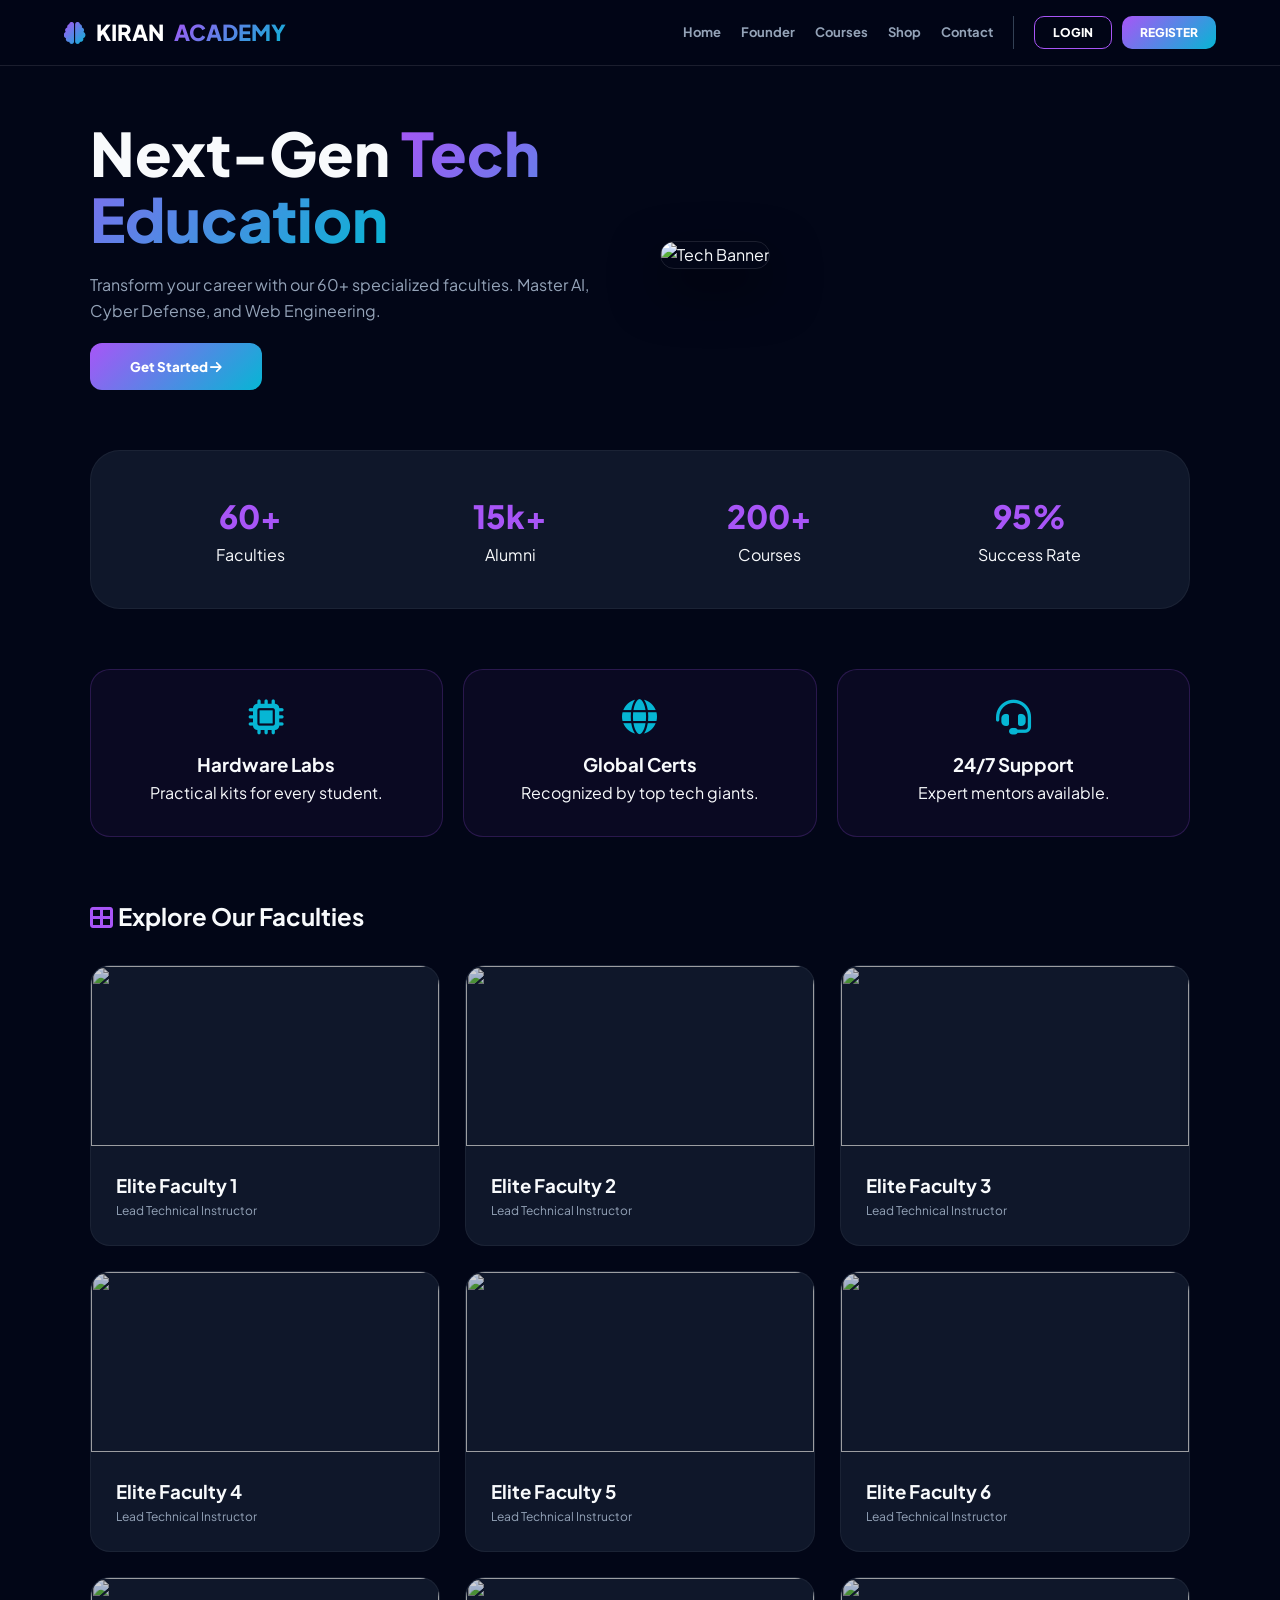
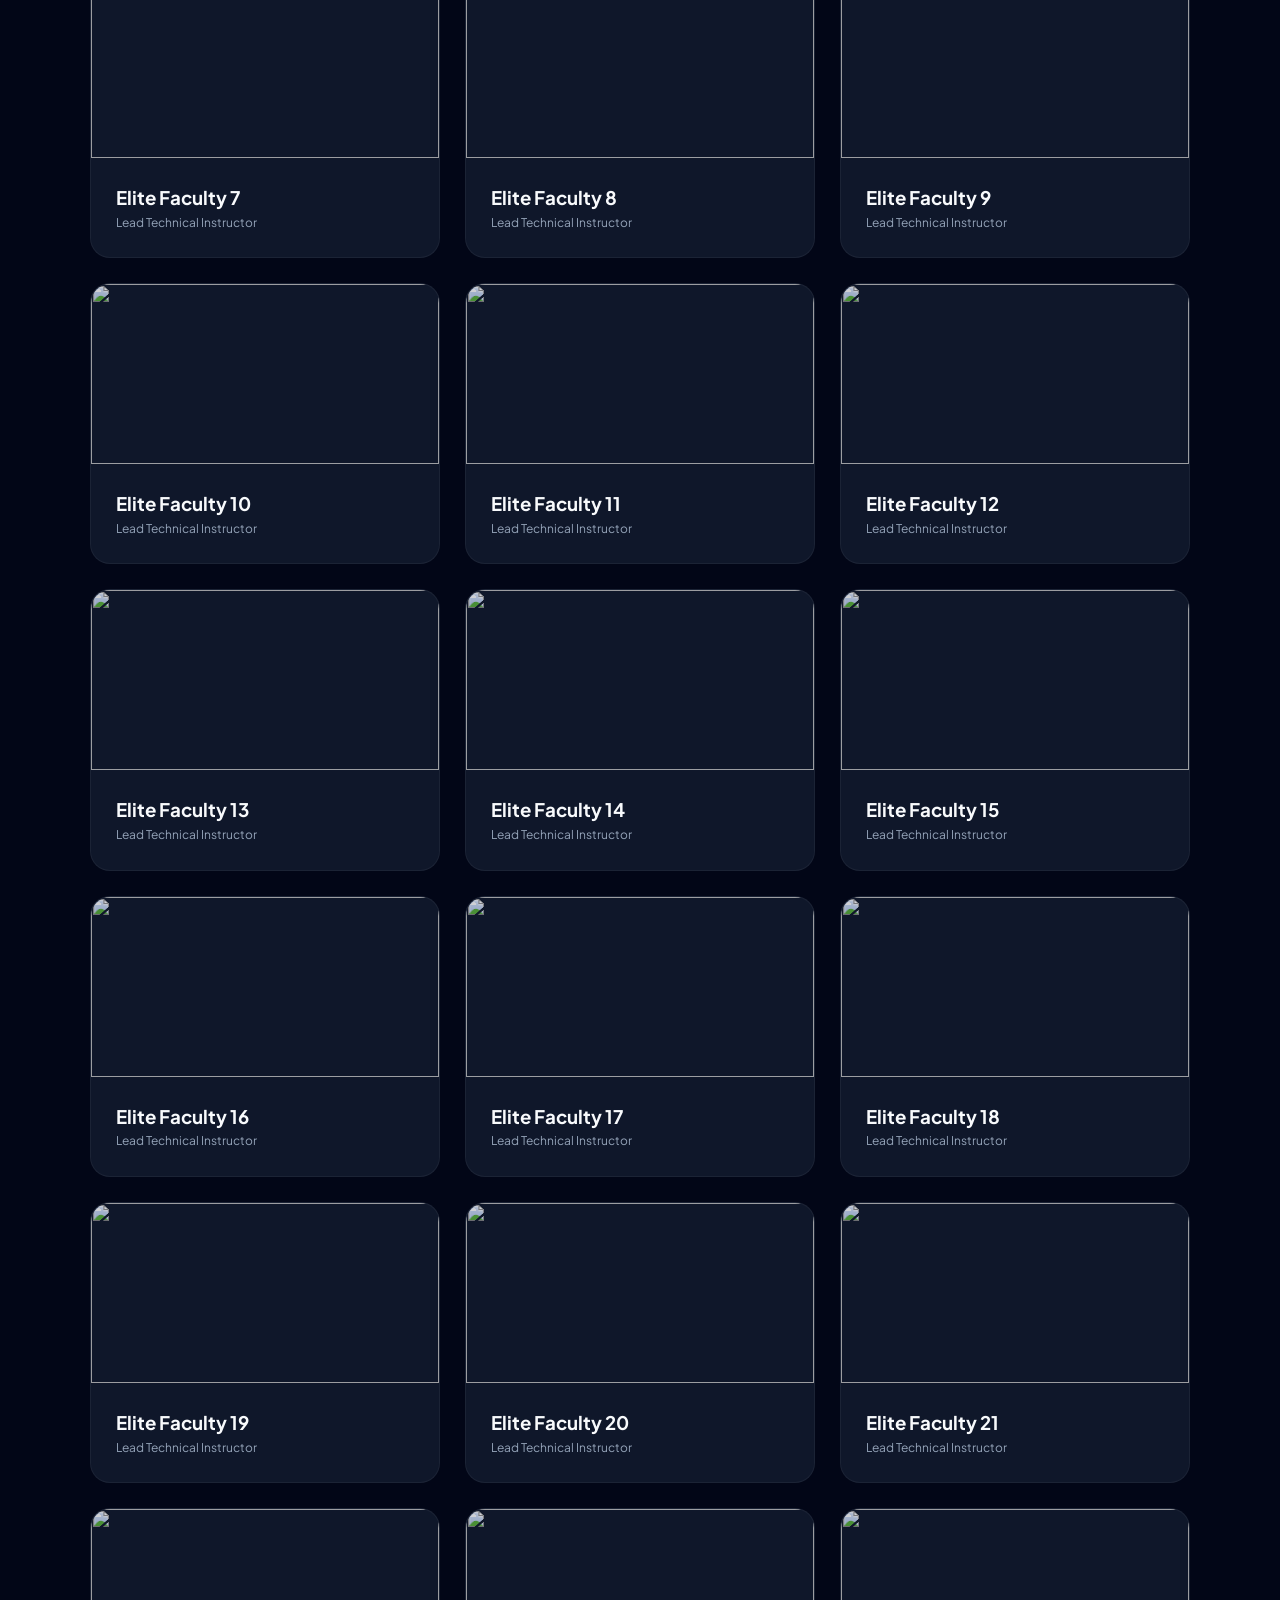
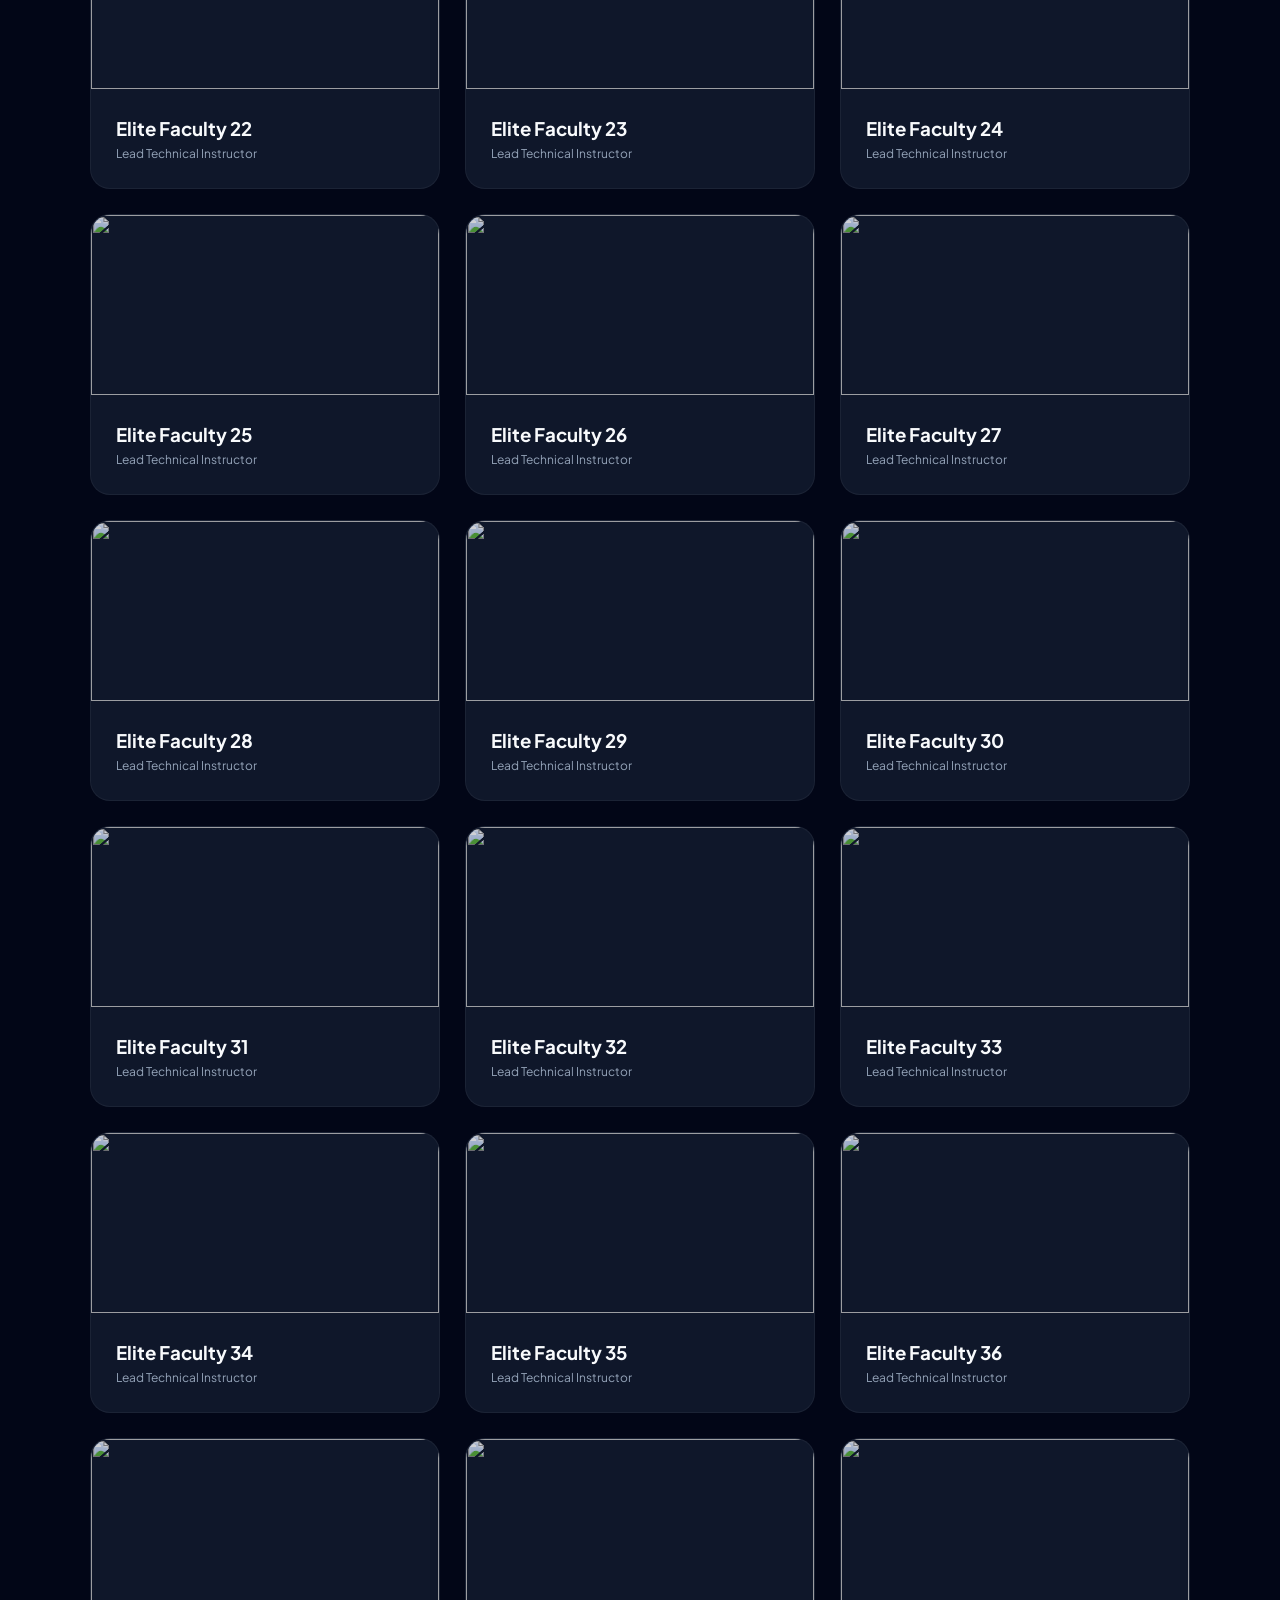
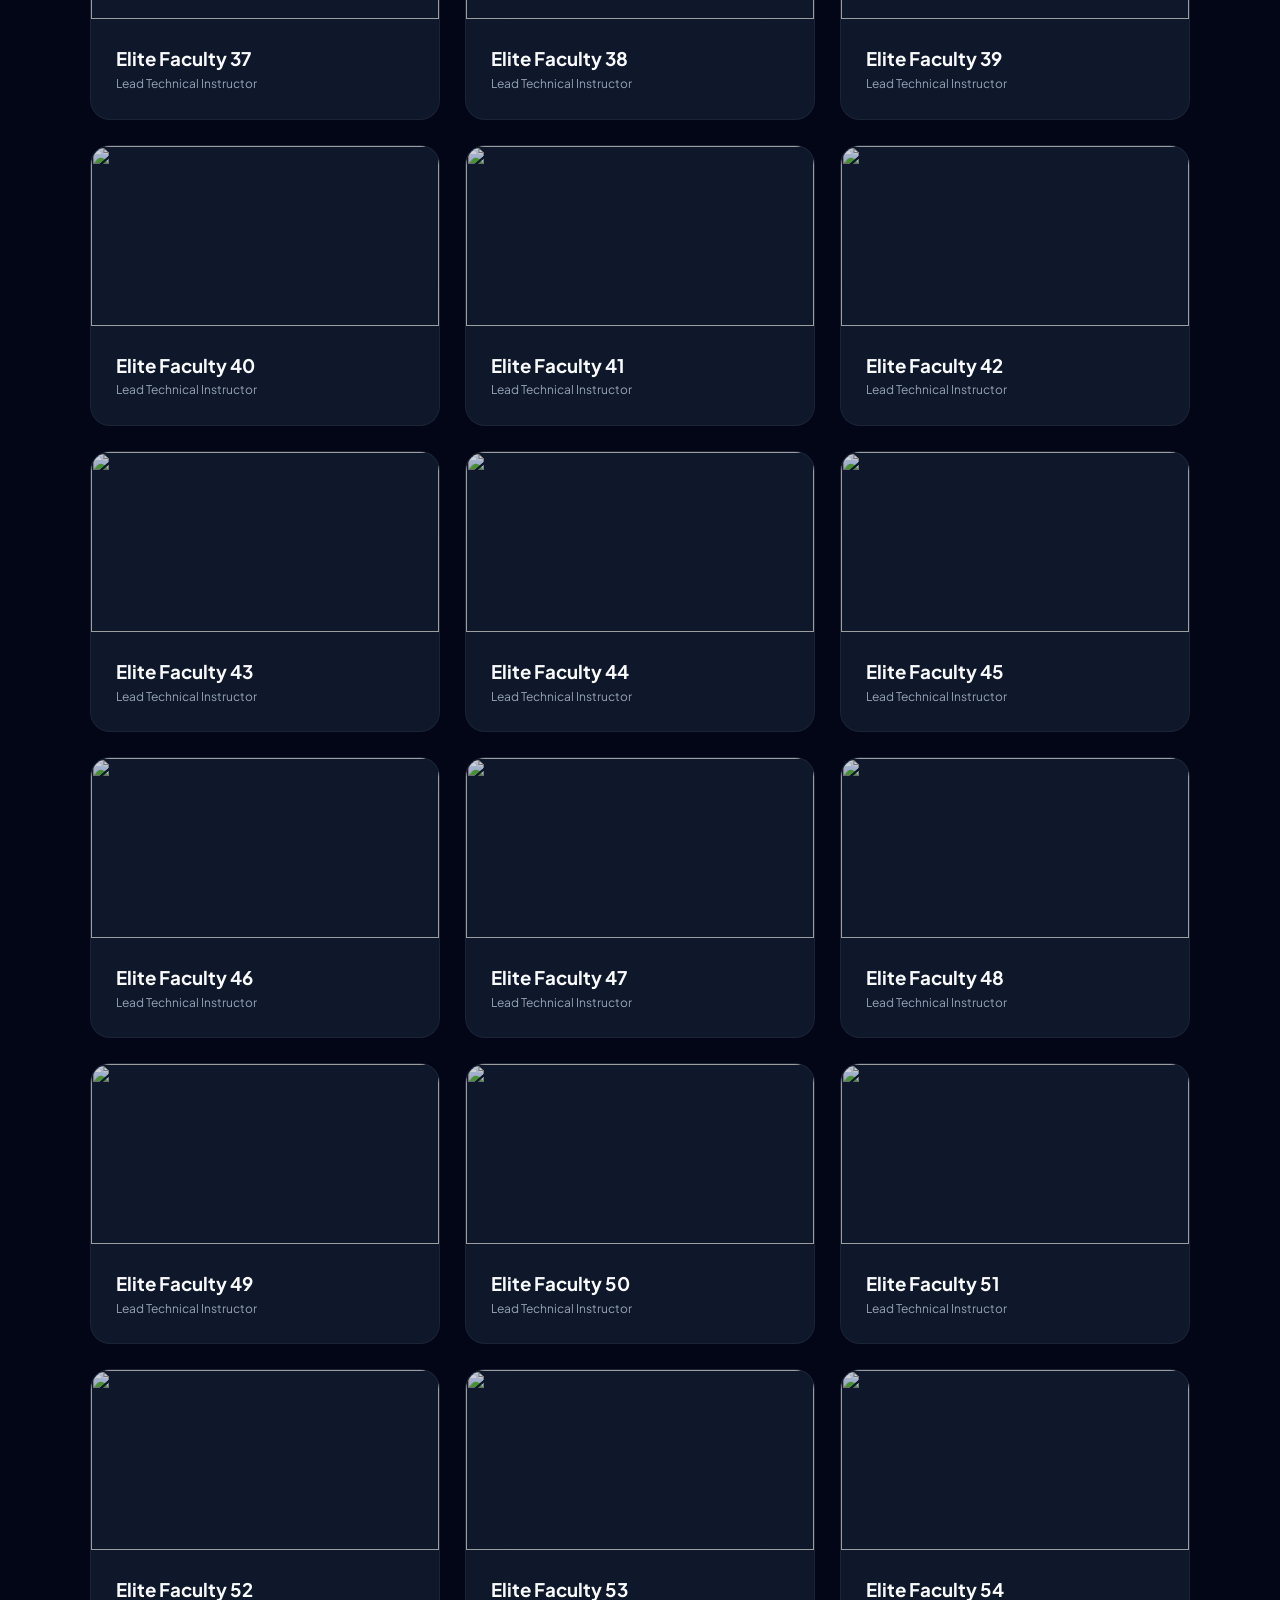
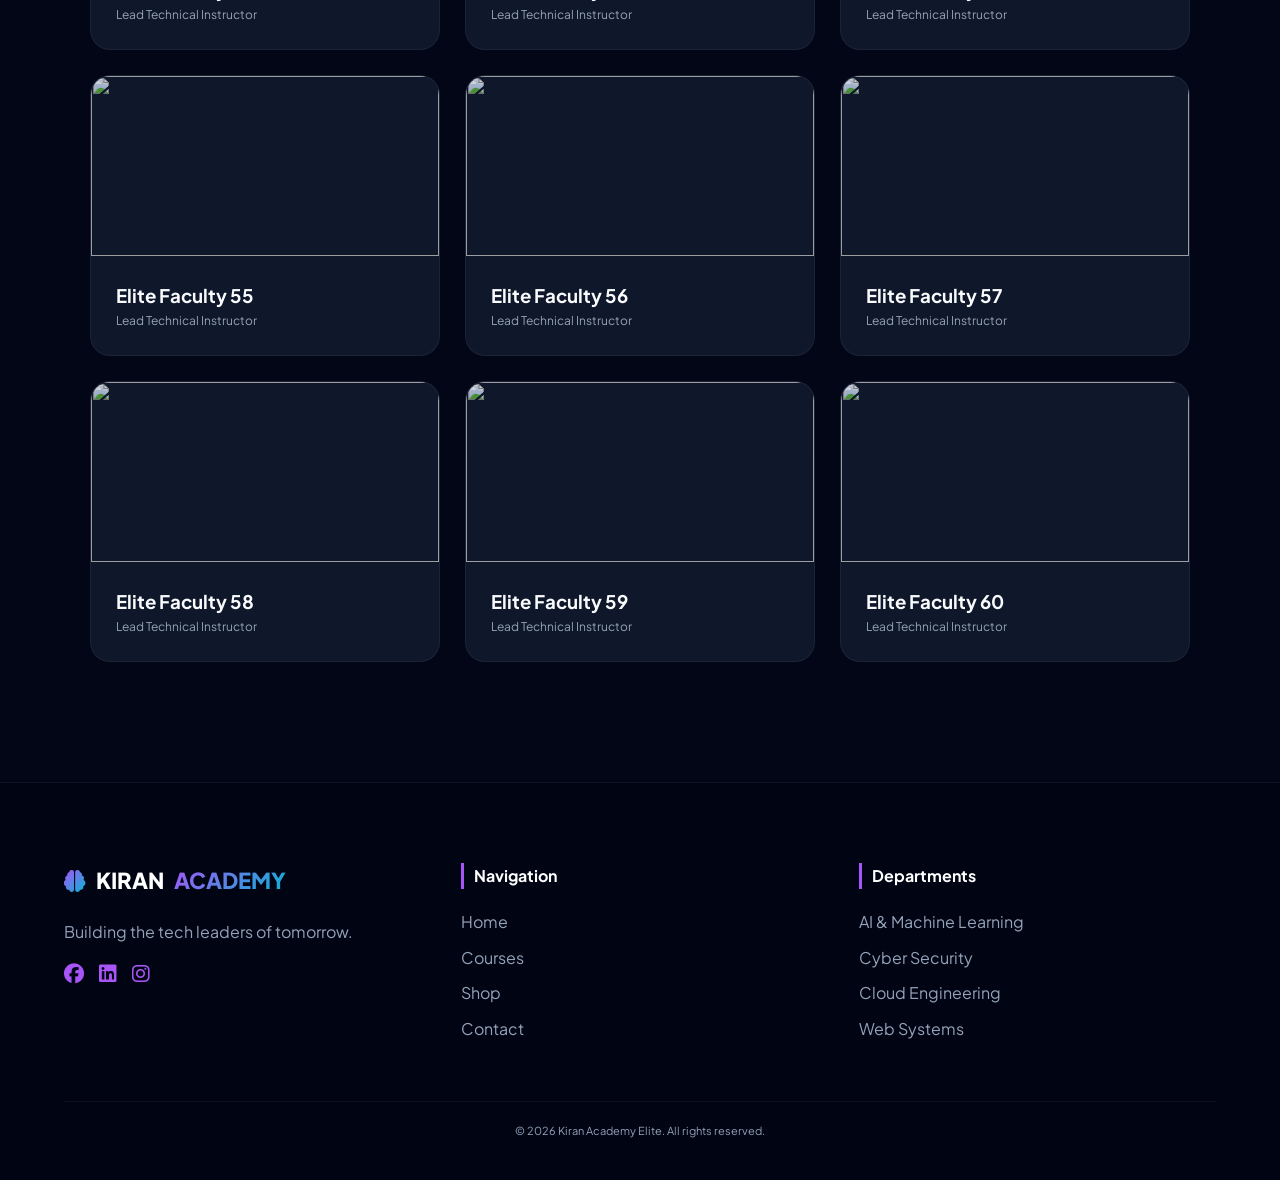
==== index.html @ 8cb3c08b "Add files via upload" ====
<!DOCTYPE html>
<html lang="en">

<head>
    <meta charset="UTF-8">
    <meta name="viewport" content="width=device-width, initial-scale=1.0">
    <title>Kiran Academy | The Elite Tech Hub</title>
    
    <link rel="stylesheet" href="https://cdnjs.cloudflare.com/ajax/libs/font-awesome/6.4.0/css/all.min.css">
    <link href="https://fonts.googleapis.com/css2?family=Plus+Jakarta+Sans:wght@300;400;600;800&display=swap" rel="stylesheet">
    
    <style>
        :root {
            --primary: #a855f7;
            --accent: #06b6d4;
            --bg: #020617;
            --surface: #0f172a;
            --text: #f8fafc;
            --text-dim: #94a3b8;
            --grad: linear-gradient(135deg, #a855f7 0%, #06b6d4 100%);
            --transition: 0.3s cubic-bezier(0.4, 0, 0.2, 1);
        }

        /* --- BASIC RESET --- */
        * { margin: 0; padding: 0; box-sizing: border-box; font-family: 'Plus Jakarta Sans', sans-serif; text-decoration: none; list-style: none; }
        body { background: var(--bg); color: var(--text); line-height: 1.6; overflow-x: hidden; }

        /* --- NAVIGATION --- */
        nav {
            position: fixed; top: 0; width: 100%; z-index: 1000;
            background: rgba(2, 6, 23, 0.95); backdrop-filter: blur(15px);
            padding: 15px 5%; display: flex; justify-content: space-between; align-items: center;
            border-bottom: 1px solid rgba(255, 255, 255, 0.1);
        }
        .logo { font-size: 22px; font-weight: 800; color: white; cursor: pointer; display: flex; align-items: center; gap: 10px; }
        .logo i { background: var(--grad); -webkit-background-clip: text; -webkit-text-fill-color: transparent; }
        .logo span { background: var(--grad); -webkit-background-clip: text; -webkit-text-fill-color: transparent; }

        .nav-links { display: flex; gap: 20px; align-items: center; }
        .nav-links a { color: var(--text-dim); font-size: 13px; font-weight: 700; cursor: pointer; transition: var(--transition); }
        .nav-links a:hover { color: var(--primary); }

        .nav-auth { display: flex; gap: 10px; padding-left: 20px; border-left: 1px solid #334155; }
        .btn-nav { padding: 8px 18px; border-radius: 10px; font-size: 12px; font-weight: 800; cursor: pointer; border: none; transition: 0.3s; }
        .btn-login { background: transparent; color: white; border: 1px solid var(--primary); }
        .btn-reg { background: var(--grad); color: white; }

        .menu-toggle { display: none; color: white; font-size: 20px; cursor: pointer; }

        /* --- PAGE SYSTEM --- */
        .page { display: none; padding: 120px 7% 60px; min-height: 100vh; animation: fadeIn 0.5s ease; }
        .page.active { display: block; }
        @keyframes fadeIn { from { opacity: 0; transform: translateY(15px); } to { opacity: 1; transform: translateY(0); } }

        /* --- HERO & STATS --- */
        .hero-split { display: grid; grid-template-columns: repeat(auto-fit, minmax(320px, 1fr)); gap: 40px; align-items: center; margin-bottom: 60px; }
        .hero-text h1 { font-size: clamp(35px, 6vw, 60px); font-weight: 800; line-height: 1.1; }
        .hero-text span { background: var(--grad); -webkit-background-clip: text; -webkit-text-fill-color: transparent; }
        .hero-img img { width: 100%; border-radius: 30px; border: 1px solid rgba(255, 255, 255, 0.1); box-shadow: 0 20px 50px rgba(0, 0, 0, 0.5); }

        .stats-grid { display: grid; grid-template-columns: repeat(auto-fit, minmax(150px, 1fr)); background: var(--surface); padding: 40px; border-radius: 30px; margin: 40px 0; border: 1px solid rgba(255, 255, 255, 0.05); gap: 20px; text-align: center; }
        .stat-item h2, .stat-item h3 { font-size: 32px; color: var(--primary); font-weight: 800; }

        /* --- COMPONENT CARDS --- */
        .grid-60 { display: grid; grid-template-columns: repeat(auto-fill, minmax(280px, 1fr)); gap: 25px; margin-top: 30px; }
        .premium-card { background: var(--surface); border-radius: 20px; overflow: hidden; border: 1px solid rgba(255, 255, 255, 0.05); transition: 0.4s; cursor: pointer; }
        .premium-card:hover { transform: translateY(-10px); border-color: var(--primary); box-shadow: 0 15px 30px rgba(0,0,0,0.4); }
        .card-img { height: 180px; }
        .card-img img { width: 100%; height: 100%; object-fit: cover; opacity: 0.8; }
        .card-body { padding: 25px; }

        /* --- FEATURE BOXES --- */
        .feature-box { display: grid; grid-template-columns: repeat(auto-fit, minmax(250px, 1fr)); gap: 20px; margin: 60px 0; }
        .feat-item { padding: 30px; background: rgba(168, 85, 247, 0.05); border-radius: 20px; border: 1px solid rgba(168, 85, 247, 0.2); text-align: center; transition: 0.3s; }
        .feat-item:hover { background: rgba(168, 85, 247, 0.1); }
        .feat-item i { font-size: 35px; color: var(--accent); margin-bottom: 15px; }

        /* --- FORMS --- */
        .form-card { max-width: 500px; margin: 0 auto; background: var(--surface); padding: 40px; border-radius: 30px; border: 1px solid rgba(255, 255, 255, 0.1); }
        input, textarea { width: 100%; padding: 15px; margin-bottom: 15px; background: #010413; border: 1px solid #334155; border-radius: 12px; color: white; outline: none; }
        .btn-submit { width: 100%; padding: 15px; background: var(--grad); border: none; border-radius: 12px; color: white; font-weight: 800; cursor: pointer; transition: 0.3s; }
        .btn-submit:hover { opacity: 0.9; transform: scale(1.02); }

        /* --- FOOTER --- */
        footer { padding: 80px 5% 40px; background: #010413; border-top: 1px solid rgba(255, 255, 255, 0.05); margin-top: 60px; }
        .footer-grid { display: grid; grid-template-columns: repeat(auto-fit, minmax(200px, 1fr)); gap: 40px; }
        .footer-col h4 { margin-bottom: 20px; color: white; border-left: 3px solid var(--primary); padding-left: 10px; }
        .footer-col li { margin-bottom: 10px; color: var(--text-dim); cursor: pointer; transition: 0.3s; }
        .footer-col li:hover { color: var(--primary); transform: translateX(5px); }

        /* --- MOBILE RESPONSIVE --- */
        @media (max-width: 992px) {
            .menu-toggle { display: block; }
            .nav-links { position: fixed; top: 70px; right: -100%; width: 100%; height: auto; background: var(--surface); flex-direction: column; padding: 30px; transition: 0.4s; border-bottom: 1px solid var(--primary); }
            .nav-links.active { right: 0; }
            .nav-auth { border: none; padding: 0; margin-top: 10px; }
        }
    </style>
</head>

<body>

    <nav>
        <div class="logo" onclick="showPage('home')">
            <i class="fas fa-brain"></i> KIRAN <span>ACADEMY</span>
        </div>
        <div class="menu-toggle" onclick="toggleMenu()"><i class="fas fa-bars"></i></div>
        <div class="nav-links" id="navMenu">
            <a onclick="showPage('home')">Home</a>
            <a onclick="showPage('about')">Founder</a>
            <a onclick="showPage('courses')">Courses</a>
            <a onclick="showPage('shop')">Shop</a>
            <a onclick="showPage('contact')">Contact</a>
            <div class="nav-auth">
                <button class="btn-nav btn-login" onclick="showPage('login')">LOGIN</button>
                <button class="btn-nav btn-reg" onclick="showPage('register')">REGISTER</button>
            </div>
        </div>
    </nav>

    <div id="home" class="page active">
        <section class="hero-split">
            <div class="hero-text">
                <h1>Next-Gen <span>Tech Education</span></h1>
                <p style="color:var(--text-dim); margin:20px 0;">Transform your career with our 60+ specialized faculties. Master AI, Cyber Defense, and Web Engineering.</p>
                <button class="btn-submit" style="width:auto; padding:15px 40px;" onclick="showPage('courses')">Get Started <i class="fas fa-arrow-right"></i></button>
            </div>
            <div class="hero-img">
                <img src="https://images.unsplash.com/photo-1550751827-4bd374c3f58b?w=800" alt="Tech Banner">
            </div>
        </section>

        <section class="stats-grid">
            <div class="stat-item"><h3>60+</h3><p>Faculties</p></div>
            <div class="stat-item"><h3>15k+</h3><p>Alumni</p></div>
            <div class="stat-item"><h3>200+</h3><p>Courses</p></div>
            <div class="stat-item"><h3>95%</h3><p>Success Rate</p></div>
        </section>

        <section class="feature-box">
            <div class="feat-item"><i class="fas fa-microchip"></i><h3>Hardware Labs</h3><p>Practical kits for every student.</p></div>
            <div class="feat-item"><i class="fas fa-globe"></i><h3>Global Certs</h3><p>Recognized by top tech giants.</p></div>
            <div class="feat-item"><i class="fas fa-headset"></i><h3>24/7 Support</h3><p>Expert mentors available.</p></div>
        </section>

        <h2><i class="fas fa-th-large" style="color:var(--primary)"></i> Explore Our Faculties</h2>
        <div class="grid-60" id="facultyGrid"></div>
    </div>

    <div id="courses" class="page">
        <h1 style="margin-bottom:40px;"><i class="fas fa-graduation-cap"></i> Elite <span>Certifications</span></h1>
        <div class="grid-60" id="courseGrid"></div>
    </div>

    <div id="shop" class="page">
        <h1 style="margin-bottom:40px;"><i class="fas fa-shopping-bag"></i> Premium <span>Shop</span></h1>
        <div class="grid-60" id="shopGrid"></div>
    </div>

    <div id="about" class="page">
        <div class="hero-split">
            <div class="hero-img"><img src="https://images.unsplash.com/photo-1573496359142-b8d87734a5a2?w=800"></div>
            <div class="hero-text">
                <h1>Founder <span>Kiran Shahzadi</span></h1>
                <p style="color:var(--text-dim); margin-top:20px;">Dedicated to creating Pakistan's largest technical community with a focus on real-world industrial skills and research-based learning.</p>
            </div>
        </div>
    </div>

    <div id="contact" class="page">
        <div class="form-card">
            <h2><i class="fas fa-paper-plane"></i> Message Us</h2>
            <input type="text" placeholder="Full Name">
            <input type="email" placeholder="Email Address">
            <textarea placeholder="Tell us how we can help..." rows="5"></textarea>
            <button class="btn-submit">Send Inquiry</button>
        </div>
    </div>

    <div id="checkout" class="page">
        <div class="form-card">
            <h2><i class="fas fa-credit-card"></i> Secure Checkout</h2>
            <p style="margin: 15px 0; color:var(--text-dim);">Selected: <span id="itemName" style="color:var(--accent); font-weight:800;">-</span></p>
            <input type="text" placeholder="Card Holder Name">
            <input type="text" placeholder="Card Number">
            <button class="btn-submit" onclick="alert('Transaction Successful!')">Pay & Enroll</button>
        </div>
    </div>

    <div id="login" class="page">
        <div class="form-card"><h2>Sign In</h2><input type="text" placeholder="Email"><input type="password" placeholder="Password"><button class="btn-submit">Login</button></div>
    </div>
    <div id="register" class="page">
        <div class="form-card"><h2>Register</h2><input type="text" placeholder="Name"><input type="email" placeholder="Email"><button class="btn-submit">Create Account</button></div>
    </div>

    <footer>
        <div class="footer-grid">
            <div class="footer-col">
                <div class="logo"><i class="fas fa-brain"></i> KIRAN <span>ACADEMY</span></div>
                <p style="margin-top:20px; color:var(--text-dim);">Building the tech leaders of tomorrow.</p>
                <div style="display:flex; gap:15px; margin-top:20px; font-size:20px; color:var(--primary);">
                    <i class="fab fa-facebook"></i><i class="fab fa-linkedin"></i><i class="fab fa-instagram"></i>
                </div>
            </div>
            <div class="footer-col">
                <h4>Navigation</h4>
                <li onclick="showPage('home')">Home</li>
                <li onclick="showPage('courses')">Courses</li>
                <li onclick="showPage('shop')">Shop</li>
                <li onclick="showPage('contact')">Contact</li>
            </div>
            <div class="footer-col">
                <h4>Departments</h4>
                <li>AI & Machine Learning</li>
                <li>Cyber Security</li>
                <li>Cloud Engineering</li>
                <li>Web Systems</li>
            </div>
        </div>
        <div style="text-align:center; margin-top:50px; color:var(--text-dim); font-size:11px; border-top:1px solid rgba(255,255,255,0.05); padding-top:20px;">
            &copy; 2026 Kiran Academy Elite. All rights reserved.
        </div>
    </footer>

    <script>
        // Toggle Mobile Menu
        function toggleMenu() {
            document.getElementById('navMenu').classList.toggle('active');
        }

        // Page Switching Logic
        function showPage(id) {
            document.querySelectorAll('.page').forEach(p => p.classList.remove('active'));
            document.getElementById(id).classList.add('active');
            document.getElementById('navMenu').classList.remove('active');
            window.scrollTo(0, 0);
        }

        // Checkout Logic
        function startCheckout(name) {
            document.getElementById('itemName').innerText = name;
            showPage('checkout');
        }

        // Dynamic Card Generation
        const techPics = [
            "https://images.unsplash.com/photo-1550751827-4bd374c3f58b?w=400",
            "https://images.unsplash.com/photo-1498050108023-c5249f4df085?w=400",
            "https://images.unsplash.com/photo-1677442136019-21780ecad995?w=400"
        ];

        // 60 Faculties
        const fGrid = document.getElementById('facultyGrid');
        for (let i = 1; i <= 60; i++) {
            fGrid.innerHTML += `
                <div class="premium-card" onclick="showPage('courses')">
                    <div class="card-img"><img src="${techPics[i % 3]}"></div>
                    <div class="card-body">
                        <h3>Elite Faculty ${i}</h3>
                        <p style="color:var(--text-dim); font-size:12px;">Lead Technical Instructor</p>
                    </div>
                </div>`;
        }

        // 8 Courses & Shop Items
        const cGrid = document.getElementById('courseGrid');
        const sGrid = document.getElementById('shopGrid');
        for (let i = 1; i <= 8; i++) {
            cGrid.innerHTML += `
                <div class="premium-card" onclick="startCheckout('Certification ${i}')">
                    <div class="card-body">
                        <h3>Master Track ${i}</h3>
                        <p style="color:var(--accent); font-weight:bold; margin:10px 0;">$49.00</p>
                        <button class="btn-submit" style="padding:8px; font-size:11px;">ENROLL NOW</button>
                    </div>
                </div>`;
            sGrid.innerHTML += `
                <div class="premium-card" onclick="startCheckout('Hardware Kit ${i}')">
                    <div class="card-body">
                        <h3>Tech Kit ${i}</h3>
                        <p style="color:var(--accent); font-weight:bold; margin:10px 0;">$99.00</p>
                        <button class="btn-submit" style="padding:8px; font-size:11px;">BUY NOW</button>
                    </div>
                </div>`;
        }
    </script>
</body>
</html>
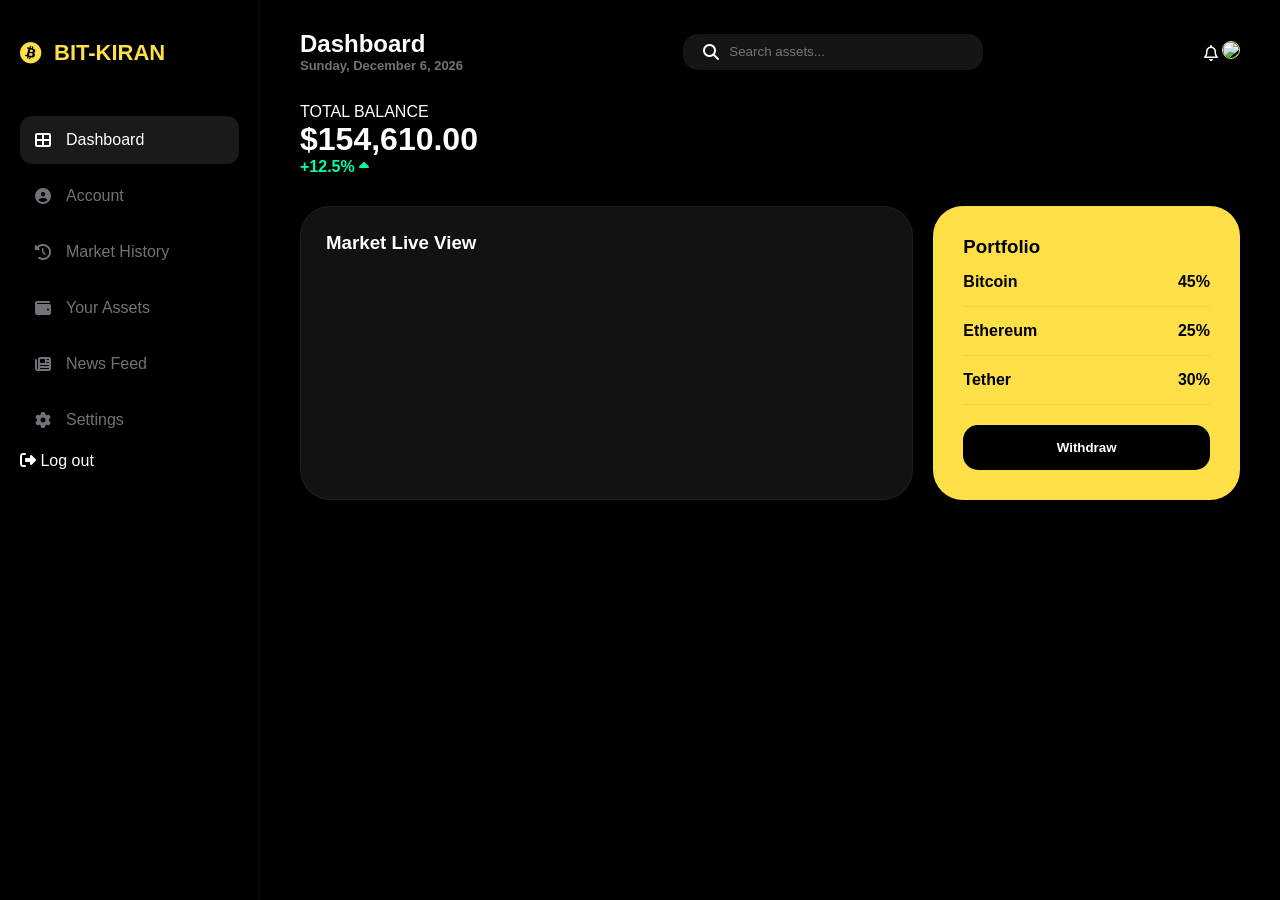
==== commit 6d1ce297: "Add files via upload" ====
--- a/index.html
+++ b/index.html
@@ -1,289 +1,108 @@
 <!DOCTYPE html>
 <html lang="en">
-
 <head>
     <meta charset="UTF-8">
     <meta name="viewport" content="width=device-width, initial-scale=1.0">
-    <title>Kiran Academy | The Elite Tech Hub</title>
-    
+    <title>Kiran Shahzadi | BitDash Elite</title>
     <link rel="stylesheet" href="https://cdnjs.cloudflare.com/ajax/libs/font-awesome/6.4.0/css/all.min.css">
-    <link href="https://fonts.googleapis.com/css2?family=Plus+Jakarta+Sans:wght@300;400;600;800&display=swap" rel="stylesheet">
-    
-    <style>
-        :root {
-            --primary: #a855f7;
-            --accent: #06b6d4;
-            --bg: #020617;
-            --surface: #0f172a;
-            --text: #f8fafc;
-            --text-dim: #94a3b8;
-            --grad: linear-gradient(135deg, #a855f7 0%, #06b6d4 100%);
-            --transition: 0.3s cubic-bezier(0.4, 0, 0.2, 1);
-        }
-
-        /* --- BASIC RESET --- */
-        * { margin: 0; padding: 0; box-sizing: border-box; font-family: 'Plus Jakarta Sans', sans-serif; text-decoration: none; list-style: none; }
-        body { background: var(--bg); color: var(--text); line-height: 1.6; overflow-x: hidden; }
-
-        /* --- NAVIGATION --- */
-        nav {
-            position: fixed; top: 0; width: 100%; z-index: 1000;
-            background: rgba(2, 6, 23, 0.95); backdrop-filter: blur(15px);
-            padding: 15px 5%; display: flex; justify-content: space-between; align-items: center;
-            border-bottom: 1px solid rgba(255, 255, 255, 0.1);
-        }
-        .logo { font-size: 22px; font-weight: 800; color: white; cursor: pointer; display: flex; align-items: center; gap: 10px; }
-        .logo i { background: var(--grad); -webkit-background-clip: text; -webkit-text-fill-color: transparent; }
-        .logo span { background: var(--grad); -webkit-background-clip: text; -webkit-text-fill-color: transparent; }
-
-        .nav-links { display: flex; gap: 20px; align-items: center; }
-        .nav-links a { color: var(--text-dim); font-size: 13px; font-weight: 700; cursor: pointer; transition: var(--transition); }
-        .nav-links a:hover { color: var(--primary); }
-
-        .nav-auth { display: flex; gap: 10px; padding-left: 20px; border-left: 1px solid #334155; }
-        .btn-nav { padding: 8px 18px; border-radius: 10px; font-size: 12px; font-weight: 800; cursor: pointer; border: none; transition: 0.3s; }
-        .btn-login { background: transparent; color: white; border: 1px solid var(--primary); }
-        .btn-reg { background: var(--grad); color: white; }
-
-        .menu-toggle { display: none; color: white; font-size: 20px; cursor: pointer; }
-
-        /* --- PAGE SYSTEM --- */
-        .page { display: none; padding: 120px 7% 60px; min-height: 100vh; animation: fadeIn 0.5s ease; }
-        .page.active { display: block; }
-        @keyframes fadeIn { from { opacity: 0; transform: translateY(15px); } to { opacity: 1; transform: translateY(0); } }
-
-        /* --- HERO & STATS --- */
-        .hero-split { display: grid; grid-template-columns: repeat(auto-fit, minmax(320px, 1fr)); gap: 40px; align-items: center; margin-bottom: 60px; }
-        .hero-text h1 { font-size: clamp(35px, 6vw, 60px); font-weight: 800; line-height: 1.1; }
-        .hero-text span { background: var(--grad); -webkit-background-clip: text; -webkit-text-fill-color: transparent; }
-        .hero-img img { width: 100%; border-radius: 30px; border: 1px solid rgba(255, 255, 255, 0.1); box-shadow: 0 20px 50px rgba(0, 0, 0, 0.5); }
-
-        .stats-grid { display: grid; grid-template-columns: repeat(auto-fit, minmax(150px, 1fr)); background: var(--surface); padding: 40px; border-radius: 30px; margin: 40px 0; border: 1px solid rgba(255, 255, 255, 0.05); gap: 20px; text-align: center; }
-        .stat-item h2, .stat-item h3 { font-size: 32px; color: var(--primary); font-weight: 800; }
-
-        /* --- COMPONENT CARDS --- */
-        .grid-60 { display: grid; grid-template-columns: repeat(auto-fill, minmax(280px, 1fr)); gap: 25px; margin-top: 30px; }
-        .premium-card { background: var(--surface); border-radius: 20px; overflow: hidden; border: 1px solid rgba(255, 255, 255, 0.05); transition: 0.4s; cursor: pointer; }
-        .premium-card:hover { transform: translateY(-10px); border-color: var(--primary); box-shadow: 0 15px 30px rgba(0,0,0,0.4); }
-        .card-img { height: 180px; }
-        .card-img img { width: 100%; height: 100%; object-fit: cover; opacity: 0.8; }
-        .card-body { padding: 25px; }
-
-        /* --- FEATURE BOXES --- */
-        .feature-box { display: grid; grid-template-columns: repeat(auto-fit, minmax(250px, 1fr)); gap: 20px; margin: 60px 0; }
-        .feat-item { padding: 30px; background: rgba(168, 85, 247, 0.05); border-radius: 20px; border: 1px solid rgba(168, 85, 247, 0.2); text-align: center; transition: 0.3s; }
-        .feat-item:hover { background: rgba(168, 85, 247, 0.1); }
-        .feat-item i { font-size: 35px; color: var(--accent); margin-bottom: 15px; }
-
-        /* --- FORMS --- */
-        .form-card { max-width: 500px; margin: 0 auto; background: var(--surface); padding: 40px; border-radius: 30px; border: 1px solid rgba(255, 255, 255, 0.1); }
-        input, textarea { width: 100%; padding: 15px; margin-bottom: 15px; background: #010413; border: 1px solid #334155; border-radius: 12px; color: white; outline: none; }
-        .btn-submit { width: 100%; padding: 15px; background: var(--grad); border: none; border-radius: 12px; color: white; font-weight: 800; cursor: pointer; transition: 0.3s; }
-        .btn-submit:hover { opacity: 0.9; transform: scale(1.02); }
-
-        /* --- FOOTER --- */
-        footer { padding: 80px 5% 40px; background: #010413; border-top: 1px solid rgba(255, 255, 255, 0.05); margin-top: 60px; }
-        .footer-grid { display: grid; grid-template-columns: repeat(auto-fit, minmax(200px, 1fr)); gap: 40px; }
-        .footer-col h4 { margin-bottom: 20px; color: white; border-left: 3px solid var(--primary); padding-left: 10px; }
-        .footer-col li { margin-bottom: 10px; color: var(--text-dim); cursor: pointer; transition: 0.3s; }
-        .footer-col li:hover { color: var(--primary); transform: translateX(5px); }
-
-        /* --- MOBILE RESPONSIVE --- */
-        @media (max-width: 992px) {
-            .menu-toggle { display: block; }
-            .nav-links { position: fixed; top: 70px; right: -100%; width: 100%; height: auto; background: var(--surface); flex-direction: column; padding: 30px; transition: 0.4s; border-bottom: 1px solid var(--primary); }
-            .nav-links.active { right: 0; }
-            .nav-auth { border: none; padding: 0; margin-top: 10px; }
-        }
-    </style>
+    <link rel="stylesheet" href="style.css">
+    <script src="https://cdn.jsdelivr.net/npm/chart.js"></script>
 </head>
-
 <body>
 
-    <nav>
-        <div class="logo" onclick="showPage('home')">
-            <i class="fas fa-brain"></i> KIRAN <span>ACADEMY</span>
+    <audio id="clickSound" src="https://www.soundjay.com/buttons/button-16.mp3" preload="auto"></audio>
+
+    <aside class="sidebar">
+        <div class="logo-section">
+            <i class="fab fa-bitcoin"></i>
+            <span>BIT-KIRAN</span>
         </div>
-        <div class="menu-toggle" onclick="toggleMenu()"><i class="fas fa-bars"></i></div>
-        <div class="nav-links" id="navMenu">
-            <a onclick="showPage('home')">Home</a>
-            <a onclick="showPage('about')">Founder</a>
-            <a onclick="showPage('courses')">Courses</a>
-            <a onclick="showPage('shop')">Shop</a>
-            <a onclick="showPage('contact')">Contact</a>
-            <div class="nav-auth">
-                <button class="btn-nav btn-login" onclick="showPage('login')">LOGIN</button>
-                <button class="btn-nav btn-reg" onclick="showPage('register')">REGISTER</button>
+        <nav class="nav-menu">
+            <div class="nav-item active" onclick="openPage('dash-page', this)"><i class="fas fa-th-large"></i> Dashboard</div>
+            <div class="nav-item" onclick="openPage('acc-page', this)"><i class="fas fa-user-circle"></i> Account</div>
+            <div class="nav-item" onclick="openPage('chart-page', this)"><i class="fas fa-history"></i> Market History</div>
+            <div class="nav-item" onclick="openPage('wallet-page', this)"><i class="fas fa-wallet"></i> Your Assets</div>
+            <div class="nav-item" onclick="openPage('news-page', this)"><i class="fas fa-newspaper"></i> News Feed</div>
+            <div class="nav-item" onclick="openPage('set-page', this)"><i class="fas fa-cog"></i> Settings</div>
+        </nav>
+        <div class="logout-btn"><i class="fas fa-sign-out-alt"></i> Log out</div>
+    </aside>
+
+    <main class="main-content">
+        <div class="top-nav">
+            <div class="page-info">
+                <h2 id="page-title">Dashboard</h2>
+                <p id="current-date" class="date-display"></p>
+            </div>
+            <div class="search-container">
+                <i class="fas fa-search"></i>
+                <input type="text" placeholder="Search assets...">
+            </div>
+            <div class="header-tools">
+                <i class="far fa-bell"></i>
+                <img src="https://i.pravatar.cc/150?u=kiran" class="nav-avatar">
             </div>
         </div>
-    </nav>
 
-    <div id="home" class="page active">
-        <section class="hero-split">
-            <div class="hero-text">
-                <h1>Next-Gen <span>Tech Education</span></h1>
-                <p style="color:var(--text-dim); margin:20px 0;">Transform your career with our 60+ specialized faculties. Master AI, Cyber Defense, and Web Engineering.</p>
-                <button class="btn-submit" style="width:auto; padding:15px 40px;" onclick="showPage('courses')">Get Started <i class="fas fa-arrow-right"></i></button>
+        <div id="dash-page" class="page active">
+            <div class="hero-section">
+                <div class="balance-card">
+                    <p>TOTAL BALANCE</p>
+                    <h1>$154,610.00</h1>
+                    <span class="up-text">+12.5% <i class="fas fa-caret-up"></i></span>
+                </div>
             </div>
-            <div class="hero-img">
-                <img src="https://images.unsplash.com/photo-1550751827-4bd374c3f58b?w=800" alt="Tech Banner">
-            </div>
-        </section>
-
-        <section class="stats-grid">
-            <div class="stat-item"><h3>60+</h3><p>Faculties</p></div>
-            <div class="stat-item"><h3>15k+</h3><p>Alumni</p></div>
-            <div class="stat-item"><h3>200+</h3><p>Courses</p></div>
-            <div class="stat-item"><h3>95%</h3><p>Success Rate</p></div>
-        </section>
-
-        <section class="feature-box">
-            <div class="feat-item"><i class="fas fa-microchip"></i><h3>Hardware Labs</h3><p>Practical kits for every student.</p></div>
-            <div class="feat-item"><i class="fas fa-globe"></i><h3>Global Certs</h3><p>Recognized by top tech giants.</p></div>
-            <div class="feat-item"><i class="fas fa-headset"></i><h3>24/7 Support</h3><p>Expert mentors available.</p></div>
-        </section>
-
-        <h2><i class="fas fa-th-large" style="color:var(--primary)"></i> Explore Our Faculties</h2>
-        <div class="grid-60" id="facultyGrid"></div>
-    </div>
-
-    <div id="courses" class="page">
-        <h1 style="margin-bottom:40px;"><i class="fas fa-graduation-cap"></i> Elite <span>Certifications</span></h1>
-        <div class="grid-60" id="courseGrid"></div>
-    </div>
-
-    <div id="shop" class="page">
-        <h1 style="margin-bottom:40px;"><i class="fas fa-shopping-bag"></i> Premium <span>Shop</span></h1>
-        <div class="grid-60" id="shopGrid"></div>
-    </div>
-
-    <div id="about" class="page">
-        <div class="hero-split">
-            <div class="hero-img"><img src="https://images.unsplash.com/photo-1573496359142-b8d87734a5a2?w=800"></div>
-            <div class="hero-text">
-                <h1>Founder <span>Kiran Shahzadi</span></h1>
-                <p style="color:var(--text-dim); margin-top:20px;">Dedicated to creating Pakistan's largest technical community with a focus on real-world industrial skills and research-based learning.</p>
+            <div class="dashboard-grid">
+                <div class="card main-chart">
+                    <h3>Market Live View</h3>
+                    <canvas id="liveLineChart"></canvas>
+                </div>
+                <div class="portfolio-card">
+                    <h3>Portfolio</h3>
+                    <div class="p-item"><span>Bitcoin</span><strong>45%</strong></div>
+                    <div class="p-item"><span>Ethereum</span><strong>25%</strong></div>
+                    <div class="p-item"><span>Tether</span><strong>30%</strong></div>
+                    <button class="yellow-btn">Withdraw</button>
+                </div>
             </div>
         </div>
-    </div>
 
-    <div id="contact" class="page">
-        <div class="form-card">
-            <h2><i class="fas fa-paper-plane"></i> Message Us</h2>
-            <input type="text" placeholder="Full Name">
-            <input type="email" placeholder="Email Address">
-            <textarea placeholder="Tell us how we can help..." rows="5"></textarea>
-            <button class="btn-submit">Send Inquiry</button>
+        <div id="chart-page" class="page">
+            <h2>Market Volume History</h2>
+            <div class="card history-chart-container">
+                <canvas id="historyBarChart"></canvas>
+            </div>
         </div>
-    </div>
 
-    <div id="checkout" class="page">
-        <div class="form-card">
-            <h2><i class="fas fa-credit-card"></i> Secure Checkout</h2>
-            <p style="margin: 15px 0; color:var(--text-dim);">Selected: <span id="itemName" style="color:var(--accent); font-weight:800;">-</span></p>
-            <input type="text" placeholder="Card Holder Name">
-            <input type="text" placeholder="Card Number">
-            <button class="btn-submit" onclick="alert('Transaction Successful!')">Pay & Enroll</button>
-        </div>
-    </div>
-
-    <div id="login" class="page">
-        <div class="form-card"><h2>Sign In</h2><input type="text" placeholder="Email"><input type="password" placeholder="Password"><button class="btn-submit">Login</button></div>
-    </div>
-    <div id="register" class="page">
-        <div class="form-card"><h2>Register</h2><input type="text" placeholder="Name"><input type="email" placeholder="Email"><button class="btn-submit">Create Account</button></div>
-    </div>
-
-    <footer>
-        <div class="footer-grid">
-            <div class="footer-col">
-                <div class="logo"><i class="fas fa-brain"></i> KIRAN <span>ACADEMY</span></div>
-                <p style="margin-top:20px; color:var(--text-dim);">Building the tech leaders of tomorrow.</p>
-                <div style="display:flex; gap:15px; margin-top:20px; font-size:20px; color:var(--primary);">
-                    <i class="fab fa-facebook"></i><i class="fab fa-linkedin"></i><i class="fab fa-instagram"></i>
+        <div id="wallet-page" class="page">
+            <h2>Your Assets Distribution</h2>
+            <div class="asset-grid">
+                <div class="card donut-container">
+                    <canvas id="assetDonutChart"></canvas>
+                </div>
+                <div class="card">
+                    <h3>Asset Value</h3>
+                    <table class="data-table">
+                        <tr><td>BTC</td><td>$128,400</td></tr>
+                        <tr><td>ETH</td><td>$32,100</td></tr>
+                        <tr><td>USDT</td><td>$14,000</td></tr>
+                    </table>
                 </div>
             </div>
-            <div class="footer-col">
-                <h4>Navigation</h4>
-                <li onclick="showPage('home')">Home</li>
-                <li onclick="showPage('courses')">Courses</li>
-                <li onclick="showPage('shop')">Shop</li>
-                <li onclick="showPage('contact')">Contact</li>
-            </div>
-            <div class="footer-col">
-                <h4>Departments</h4>
-                <li>AI & Machine Learning</li>
-                <li>Cyber Security</li>
-                <li>Cloud Engineering</li>
-                <li>Web Systems</li>
+        </div>
+
+        <div id="set-page" class="page">
+            <h2>Performance & Security</h2>
+            <div class="card radar-container">
+                <canvas id="settingsRadarChart"></canvas>
             </div>
         </div>
-        <div style="text-align:center; margin-top:50px; color:var(--text-dim); font-size:11px; border-top:1px solid rgba(255,255,255,0.05); padding-top:20px;">
-            &copy; 2026 Kiran Academy Elite. All rights reserved.
-        </div>
-    </footer>
 
-    <script>
-        // Toggle Mobile Menu
-        function toggleMenu() {
-            document.getElementById('navMenu').classList.toggle('active');
-        }
+        <div id="acc-page" class="page"><h2>Account Profile</h2><p>Kiran Shahzadi - Diamond User</p></div>
+        <div id="news-page" class="page"><h2>Global News Feed</h2><p>Bitcoin crosses new resistance...</p></div>
 
-        // Page Switching Logic
-        function showPage(id) {
-            document.querySelectorAll('.page').forEach(p => p.classList.remove('active'));
-            document.getElementById(id).classList.add('active');
-            document.getElementById('navMenu').classList.remove('active');
-            window.scrollTo(0, 0);
-        }
+    </main>
 
-        // Checkout Logic
-        function startCheckout(name) {
-            document.getElementById('itemName').innerText = name;
-            showPage('checkout');
-        }
-
-        // Dynamic Card Generation
-        const techPics = [
-            "https://images.unsplash.com/photo-1550751827-4bd374c3f58b?w=400",
-            "https://images.unsplash.com/photo-1498050108023-c5249f4df085?w=400",
-            "https://images.unsplash.com/photo-1677442136019-21780ecad995?w=400"
-        ];
-
-        // 60 Faculties
-        const fGrid = document.getElementById('facultyGrid');
-        for (let i = 1; i <= 60; i++) {
-            fGrid.innerHTML += `
-                <div class="premium-card" onclick="showPage('courses')">
-                    <div class="card-img"><img src="${techPics[i % 3]}"></div>
-                    <div class="card-body">
-                        <h3>Elite Faculty ${i}</h3>
-                        <p style="color:var(--text-dim); font-size:12px;">Lead Technical Instructor</p>
-                    </div>
-                </div>`;
-        }
-
-        // 8 Courses & Shop Items
-        const cGrid = document.getElementById('courseGrid');
-        const sGrid = document.getElementById('shopGrid');
-        for (let i = 1; i <= 8; i++) {
-            cGrid.innerHTML += `
-                <div class="premium-card" onclick="startCheckout('Certification ${i}')">
-                    <div class="card-body">
-                        <h3>Master Track ${i}</h3>
-                        <p style="color:var(--accent); font-weight:bold; margin:10px 0;">$49.00</p>
-                        <button class="btn-submit" style="padding:8px; font-size:11px;">ENROLL NOW</button>
-                    </div>
-                </div>`;
-            sGrid.innerHTML += `
-                <div class="premium-card" onclick="startCheckout('Hardware Kit ${i}')">
-                    <div class="card-body">
-                        <h3>Tech Kit ${i}</h3>
-                        <p style="color:var(--accent); font-weight:bold; margin:10px 0;">$99.00</p>
-                        <button class="btn-submit" style="padding:8px; font-size:11px;">BUY NOW</button>
-                    </div>
-                </div>`;
-        }
-    </script>
+    <script src="script.js"></script>
 </body>
 </html>
--- a/style.css
+++ b/style.css
@@ -0,0 +1,37 @@
+:root {
+    --bg: #000; --card: #121214; --accent: #fde047; --text-dim: #71717a; --success: #00ffaa;
+}
+
+* { margin: 0; padding: 0; box-sizing: border-box; font-family: 'Plus Jakarta Sans', sans-serif; }
+body { background: var(--bg); color: #fff; display: flex; height: 100vh; overflow: hidden; }
+
+/* Sidebar */
+.sidebar { width: 260px; padding: 40px 20px; border-right: 1px solid rgba(255,255,255,0.05); }
+.logo-section { display: flex; align-items: center; gap: 12px; margin-bottom: 50px; font-weight: 800; color: var(--accent); font-size: 22px; }
+.nav-item { padding: 15px; color: var(--text-dim); border-radius: 12px; cursor: pointer; display: flex; align-items: center; gap: 15px; transition: 0.3s; margin-bottom: 8px; }
+.nav-item.active, .nav-item:hover { background: #1a1a1c; color: #fff; }
+
+/* Header */
+.main-content { flex: 1; padding: 30px 40px; overflow-y: auto; }
+.top-nav { display: flex; justify-content: space-between; align-items: center; margin-bottom: 30px; }
+.date-display { color: var(--text-dim); font-size: 13px; font-weight: 600; }
+.search-container { background: #151517; padding: 10px 20px; border-radius: 15px; display: flex; align-items: center; gap: 10px; width: 300px; }
+.search-container input { background: transparent; border: none; color: #fff; outline: none; }
+.nav-avatar { width: 40px; border-radius: 50%; border: 1px solid var(--accent); }
+
+/* Transitions */
+.page { display: none; opacity: 0; transform: translateY(20px); transition: all 0.5s cubic-bezier(0.4, 0, 0.2, 1); }
+.page.active { display: block; opacity: 1; transform: translateY(0); }
+
+/* Grid Layouts */
+.dashboard-grid, .asset-grid { display: grid; grid-template-columns: 2fr 1fr; gap: 20px; margin-top: 30px; }
+.card { background: var(--card); border-radius: 30px; padding: 25px; border: 1px solid rgba(255,255,255,0.05); }
+.portfolio-card { background: var(--accent); color: #000; border-radius: 30px; padding: 30px; }
+.p-item { display: flex; justify-content: space-between; padding: 15px 0; border-bottom: 1px solid rgba(0,0,0,0.05); font-weight: 800; }
+.yellow-btn { width: 100%; padding: 15px; border: none; background: #000; color: #fff; font-weight: 800; border-radius: 15px; margin-top: 20px; cursor: pointer; }
+
+/* Table */
+.data-table { width: 100%; margin-top: 15px; border-collapse: collapse; }
+.data-table td { padding: 15px 0; border-bottom: 1px solid rgba(255,255,255,0.05); font-weight: 700; }
+
+.up-text { color: var(--success); font-weight: 800; }
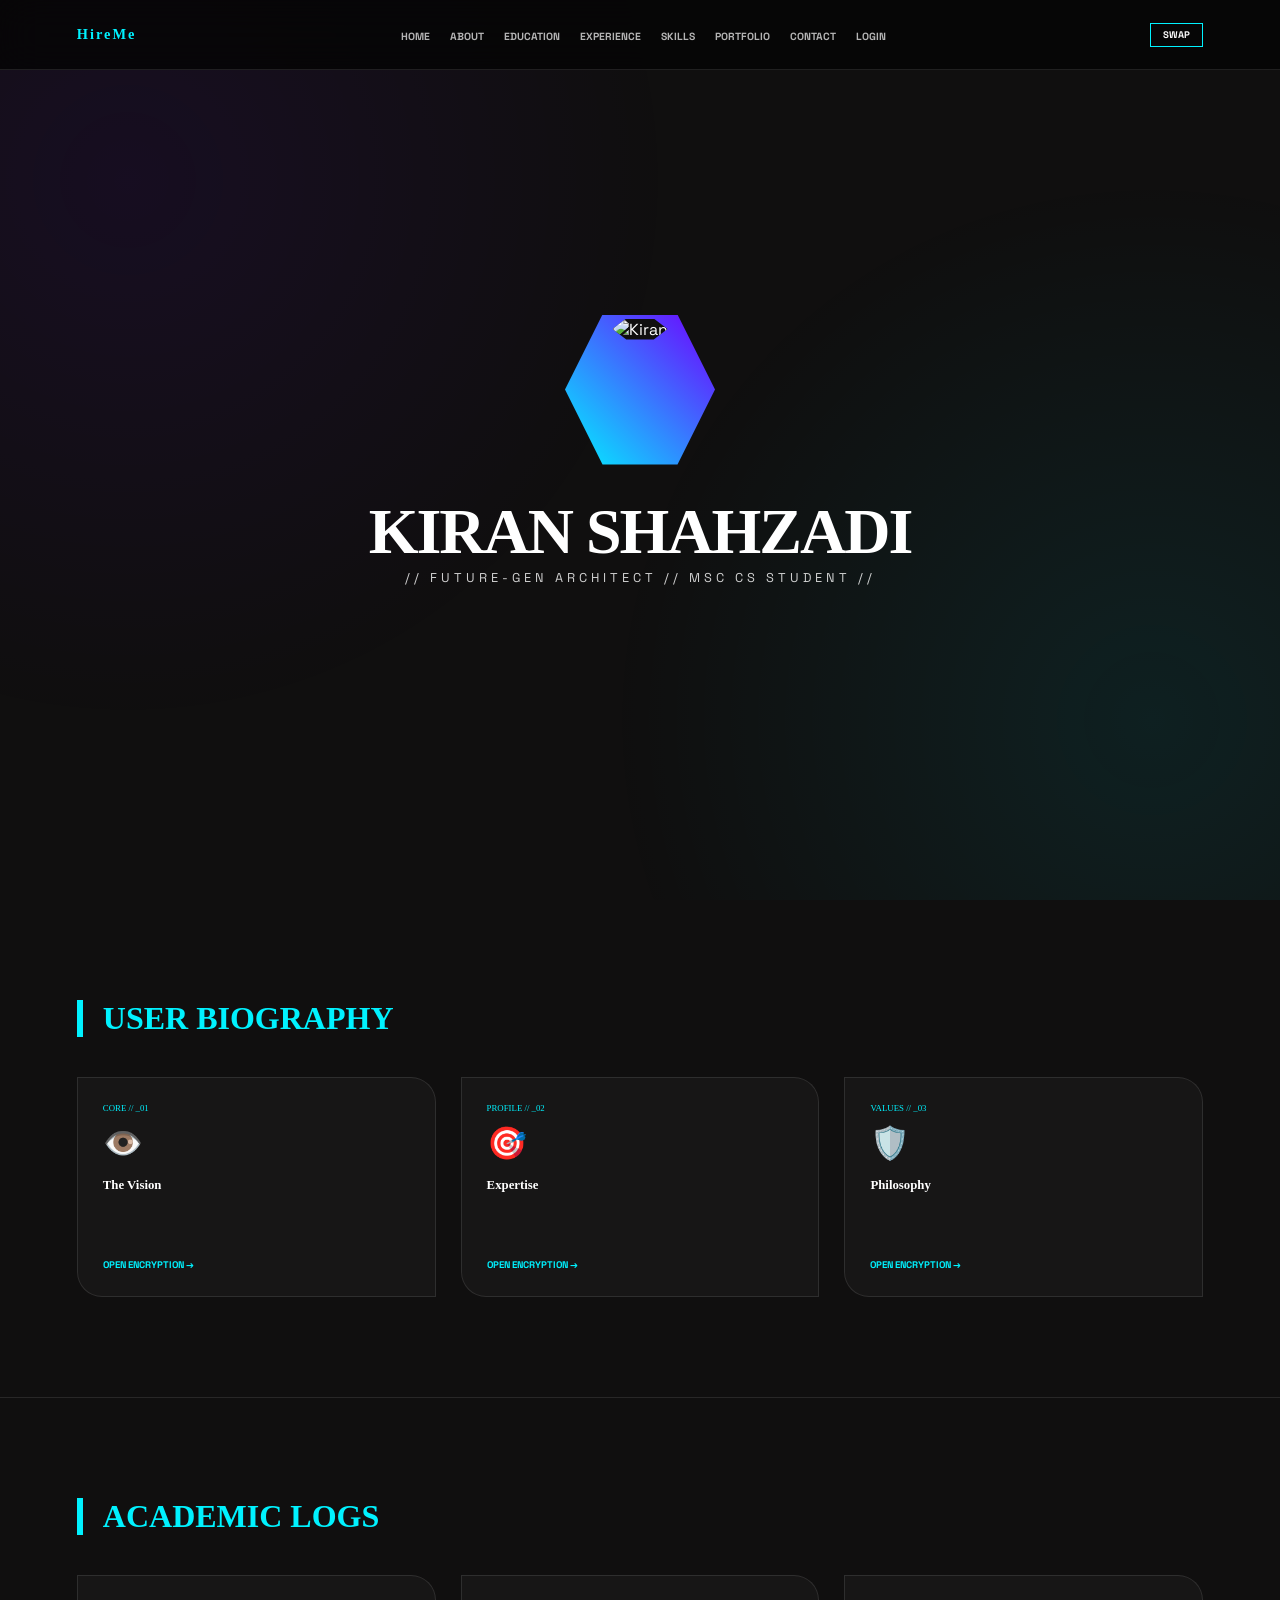
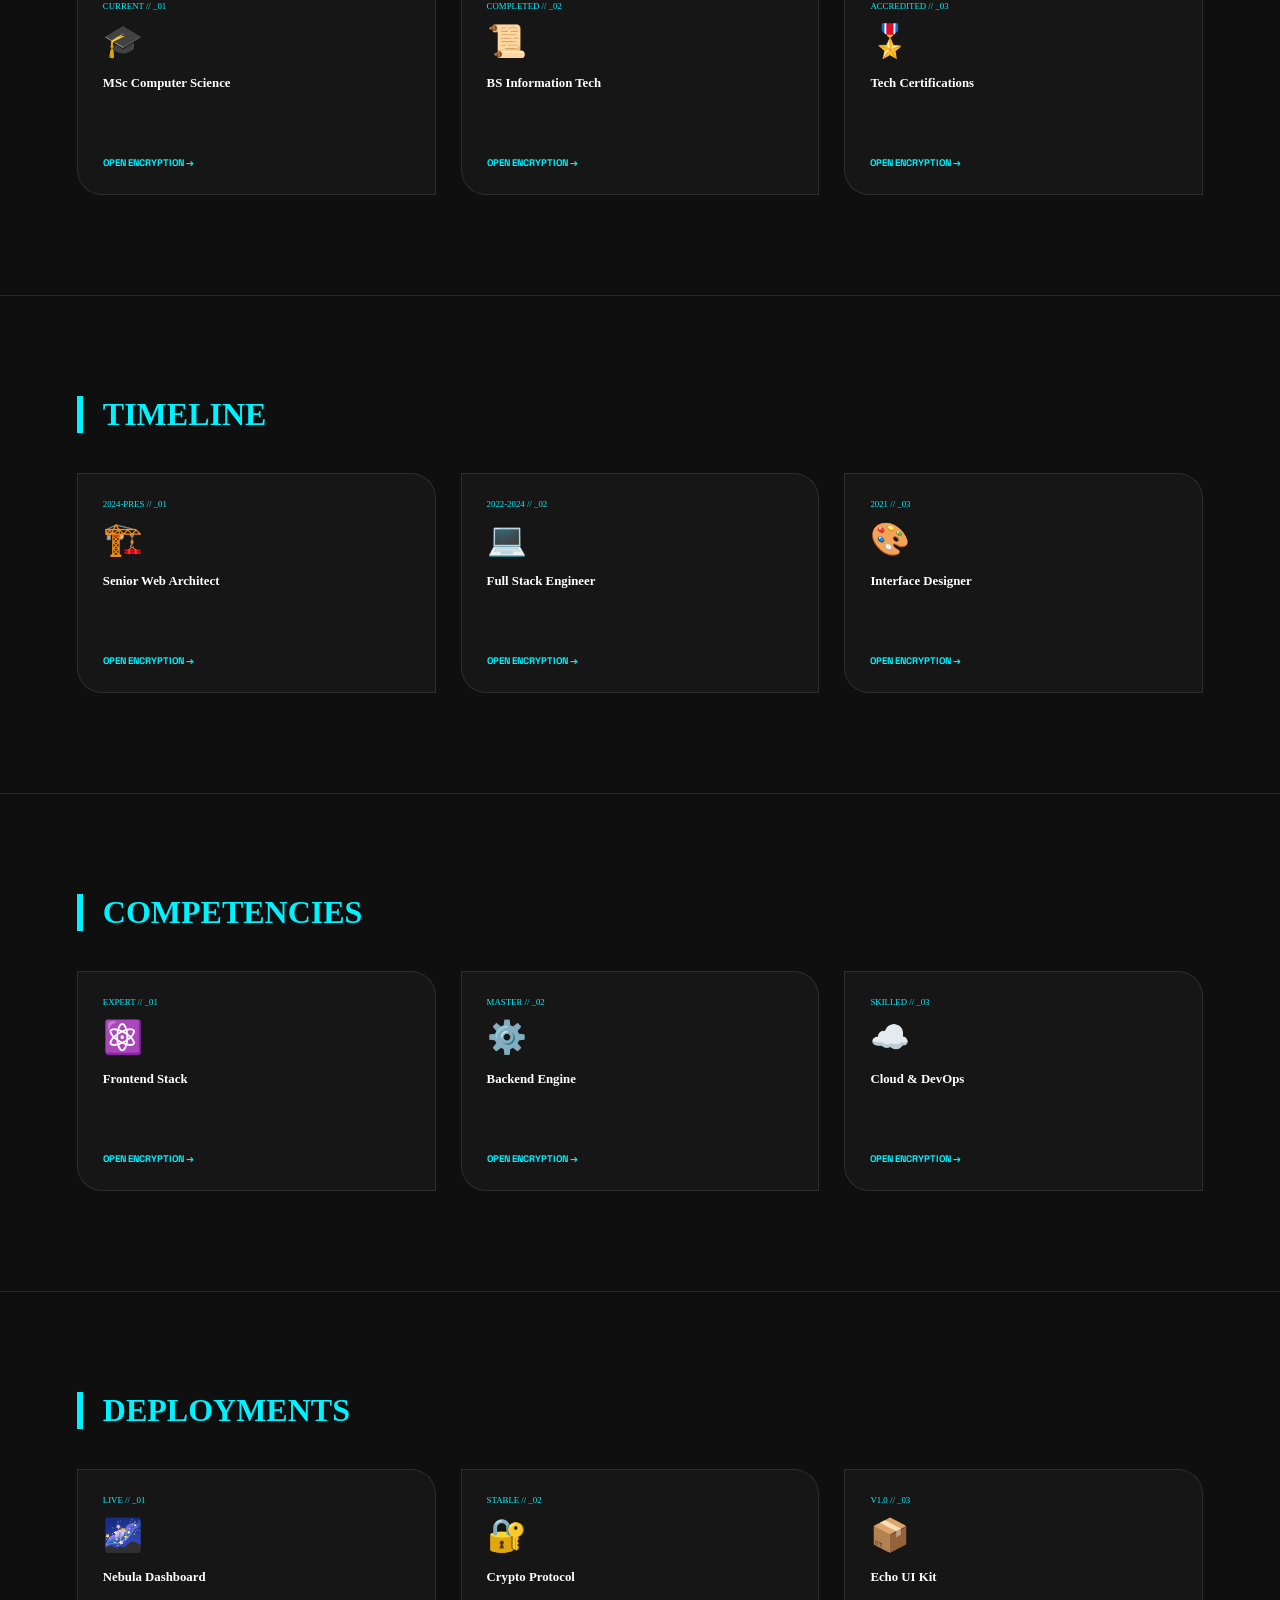
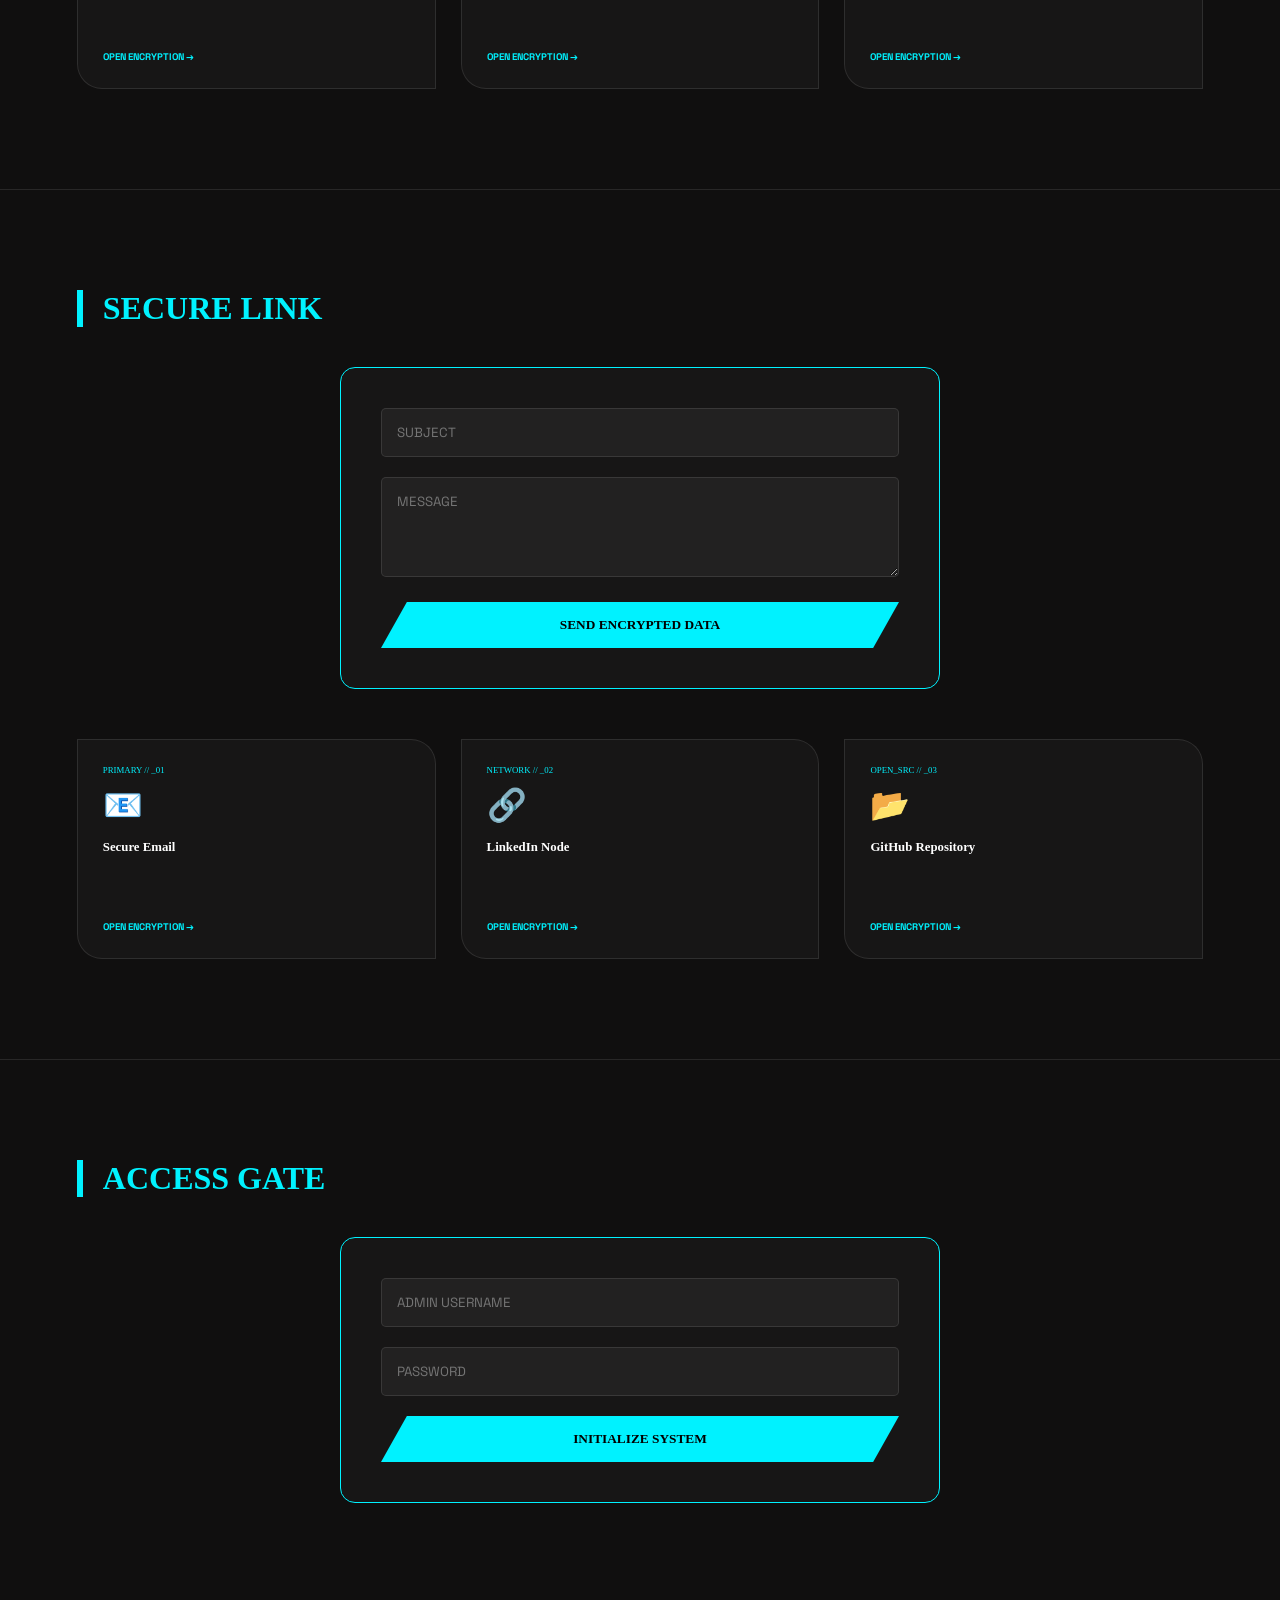
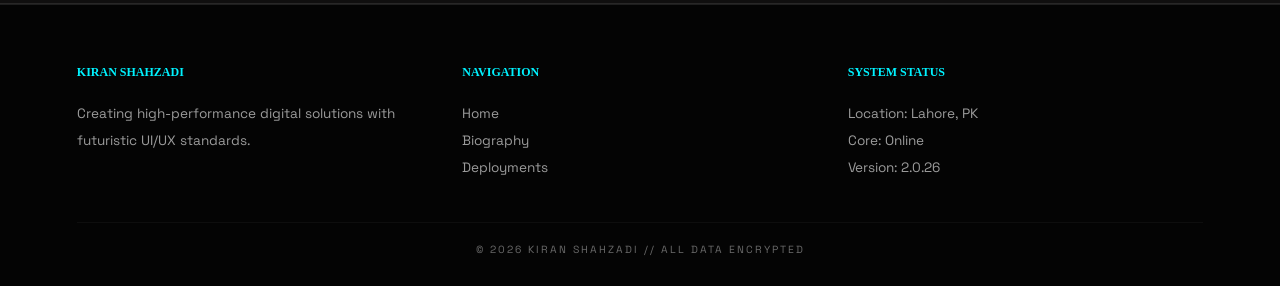
==== commit 366eb72a: "Add files via upload" ====
--- a/index.html
+++ b/index.html
@@ -1,108 +1,130 @@
 <!DOCTYPE html>
 <html lang="en">
+
 <head>
     <meta charset="UTF-8">
     <meta name="viewport" content="width=device-width, initial-scale=1.0">
-    <title>Kiran Shahzadi | BitDash Elite</title>
-    <link rel="stylesheet" href="https://cdnjs.cloudflare.com/ajax/libs/font-awesome/6.4.0/css/all.min.css">
+    <title>Kiran Shahzadi | Future-Gen Architect</title>
+    <link
+        href="https://fonts.googleapis.com/css2?family=Syncopate:wght@400;700&family=Space+Grotesk:wght@300;500;700&display=swap"
+        rel="stylesheet">
     <link rel="stylesheet" href="style.css">
-    <script src="https://cdn.jsdelivr.net/npm/chart.js"></script>
 </head>
+
 <body>
 
-    <audio id="clickSound" src="https://www.soundjay.com/buttons/button-16.mp3" preload="auto"></audio>
+    <input type="checkbox" id="theme-toggle">
+    <div class="bg-mesh"></div>
 
-    <aside class="sidebar">
-        <div class="logo-section">
-            <i class="fab fa-bitcoin"></i>
-            <span>BIT-KIRAN</span>
-        </div>
-        <nav class="nav-menu">
-            <div class="nav-item active" onclick="openPage('dash-page', this)"><i class="fas fa-th-large"></i> Dashboard</div>
-            <div class="nav-item" onclick="openPage('acc-page', this)"><i class="fas fa-user-circle"></i> Account</div>
-            <div class="nav-item" onclick="openPage('chart-page', this)"><i class="fas fa-history"></i> Market History</div>
-            <div class="nav-item" onclick="openPage('wallet-page', this)"><i class="fas fa-wallet"></i> Your Assets</div>
-            <div class="nav-item" onclick="openPage('news-page', this)"><i class="fas fa-newspaper"></i> News Feed</div>
-            <div class="nav-item" onclick="openPage('set-page', this)"><i class="fas fa-cog"></i> Settings</div>
-        </nav>
-        <div class="logout-btn"><i class="fas fa-sign-out-alt"></i> Log out</div>
-    </aside>
-
-    <main class="main-content">
-        <div class="top-nav">
-            <div class="page-info">
-                <h2 id="page-title">Dashboard</h2>
-                <p id="current-date" class="date-display"></p>
-            </div>
-            <div class="search-container">
-                <i class="fas fa-search"></i>
-                <input type="text" placeholder="Search assets...">
-            </div>
-            <div class="header-tools">
-                <i class="far fa-bell"></i>
-                <img src="https://i.pravatar.cc/150?u=kiran" class="nav-avatar">
-            </div>
-        </div>
-
-        <div id="dash-page" class="page active">
-            <div class="hero-section">
-                <div class="balance-card">
-                    <p>TOTAL BALANCE</p>
-                    <h1>$154,610.00</h1>
-                    <span class="up-text">+12.5% <i class="fas fa-caret-up"></i></span>
+    <div class="wrapper">
+        <nav>
+            <div class="logo">HireMe</div>
+            <ul class="nav-links" id="navLinks">
+                <li><a href="#home">Home</a></li>
+                <li><a href="#about">About</a></li>
+                <li><a href="#education">Education</a></li>
+                <li><a href="#experience">Experience</a></li>
+                <li><a href="#skills">Skills</a></li>
+                <li><a href="#portfolio">Portfolio</a></li>
+                <li><a href="#contact">Contact</a></li>
+                <li><a href="#login">Login</a></li>
+            </ul>
+            <div style="display: flex; align-items: center; gap: 15px;">
+                <label for="theme-toggle"
+                    style="border: 1px solid var(--primary); padding: 5px 12px; cursor: pointer; font-size: 0.6rem; font-weight: bold;">SWAP</label>
+                <div class="hamburger" id="hamburger">
+                    <span></span><span></span><span></span>
                 </div>
             </div>
-            <div class="dashboard-grid">
-                <div class="card main-chart">
-                    <h3>Market Live View</h3>
-                    <canvas id="liveLineChart"></canvas>
+        </nav>
+
+        <section class="hero" id="home">
+            <div class="profile-hex">
+                <img src="https://images.unsplash.com/photo-1573496359142-b8d87734a5a2?auto=format&fit=crop&q=80&w=300"
+                    alt="Kiran">
+            </div>
+            <h1
+                style="font-family: 'Syncopate'; font-size: clamp(2rem, 8vw, 4rem); margin-top: 30px; letter-spacing: -2px;">
+                KIRAN SHAHZADI</h1>
+            <p style="font-size: 0.8rem; letter-spacing: 4px; opacity: 0.8;">// FUTURE-GEN ARCHITECT // MSC CS STUDENT
+                //</p>
+        </section>
+
+        <section id="about">
+            <h2 class="title-3d">User Biography</h2>
+            <div class="card-container" id="about-grid"></div>
+        </section>
+        <section id="education">
+            <h2 class="title-3d">Academic Logs</h2>
+            <div class="card-container" id="edu-grid"></div>
+        </section>
+        <section id="experience">
+            <h2 class="title-3d">Timeline</h2>
+            <div class="card-container" id="exp-grid"></div>
+        </section>
+        <section id="skills">
+            <h2 class="title-3d">Competencies</h2>
+            <div class="card-container" id="skills-grid"></div>
+        </section>
+        <section id="portfolio">
+            <h2 class="title-3d">Deployments</h2>
+            <div class="card-container" id="port-grid"></div>
+        </section>
+
+        <section id="contact">
+            <h2 class="title-3d">Secure Link</h2>
+            <div class="login-box" style="margin-bottom: 50px;">
+                <input type="text" class="cyber-input" placeholder="SUBJECT">
+                <textarea class="cyber-input" rows="4" placeholder="MESSAGE"></textarea>
+                <button class="cyber-btn">SEND ENCRYPTED DATA</button>
+            </div>
+            <div class="card-container" id="contact-grid"></div>
+        </section>
+
+        <section id="login">
+            <h2 class="title-3d">Access Gate</h2>
+            <div class="login-box">
+                <input type="text" class="cyber-input" placeholder="ADMIN USERNAME">
+                <input type="password" class="cyber-input" placeholder="PASSWORD">
+                <button class="cyber-btn">INITIALIZE SYSTEM</button>
+            </div>
+        </section>
+
+        <footer>
+            <div class="footer-grid">
+                <div class="footer-col">
+                    <h4>KIRAN SHAHZADI</h4>
+                    <p>Creating high-performance digital solutions with futuristic UI/UX standards.</p>
                 </div>
-                <div class="portfolio-card">
-                    <h3>Portfolio</h3>
-                    <div class="p-item"><span>Bitcoin</span><strong>45%</strong></div>
-                    <div class="p-item"><span>Ethereum</span><strong>25%</strong></div>
-                    <div class="p-item"><span>Tether</span><strong>30%</strong></div>
-                    <button class="yellow-btn">Withdraw</button>
+                <div class="footer-col">
+                    <h4>NAVIGATION</h4>
+                    <a href="#home">Home</a><a href="#about">Biography</a><a href="#portfolio">Deployments</a>
+                </div>
+                <div class="footer-col">
+                    <h4>SYSTEM STATUS</h4>
+                    <p>Location: Lahore, PK</p>
+                    <p>Core: Online</p>
+                    <p>Version: 2.0.26</p>
                 </div>
             </div>
+            <div class="footer-bottom">&copy; 2026 KIRAN SHAHZADI // ALL DATA ENCRYPTED</div>
+        </footer>
+    </div>
+
+    <div class="modal-overlay" id="modalOverlay">
+        <div class="modal-content">
+            <span
+                style="position:absolute; top:20px; right:25px; font-size:2.5rem; cursor:pointer; color:var(--primary);"
+                onclick="closeModal()">&times;</span>
+            <span id="modalTag" class="card-tag">DATA_LOG</span>
+            <h2 id="modalTitle" style="font-family:'Syncopate'; color:var(--primary); font-size:1.2rem; margin:15px 0;">
+                TITLE</h2>
+            <p id="modalDesc" style="font-size:1rem; line-height:1.7; opacity:0.8; margin-bottom:30px;">Details...</p>
+            <button class="cyber-btn" onclick="closeModal()">CLOSE PROTOCOL</button>
         </div>
-
-        <div id="chart-page" class="page">
-            <h2>Market Volume History</h2>
-            <div class="card history-chart-container">
-                <canvas id="historyBarChart"></canvas>
-            </div>
-        </div>
-
-        <div id="wallet-page" class="page">
-            <h2>Your Assets Distribution</h2>
-            <div class="asset-grid">
-                <div class="card donut-container">
-                    <canvas id="assetDonutChart"></canvas>
-                </div>
-                <div class="card">
-                    <h3>Asset Value</h3>
-                    <table class="data-table">
-                        <tr><td>BTC</td><td>$128,400</td></tr>
-                        <tr><td>ETH</td><td>$32,100</td></tr>
-                        <tr><td>USDT</td><td>$14,000</td></tr>
-                    </table>
-                </div>
-            </div>
-        </div>
-
-        <div id="set-page" class="page">
-            <h2>Performance & Security</h2>
-            <div class="card radar-container">
-                <canvas id="settingsRadarChart"></canvas>
-            </div>
-        </div>
-
-        <div id="acc-page" class="page"><h2>Account Profile</h2><p>Kiran Shahzadi - Diamond User</p></div>
-        <div id="news-page" class="page"><h2>Global News Feed</h2><p>Bitcoin crosses new resistance...</p></div>
-
-    </main>
+    </div>
 
     <script src="script.js"></script>
 </body>
+
 </html>
--- a/style.css
+++ b/style.css
@@ -1,37 +1,345 @@
 :root {
-    --bg: #000; --card: #121214; --accent: #fde047; --text-dim: #71717a; --success: #00ffaa;
-}
-
-* { margin: 0; padding: 0; box-sizing: border-box; font-family: 'Plus Jakarta Sans', sans-serif; }
-body { background: var(--bg); color: #fff; display: flex; height: 100vh; overflow: hidden; }
-
-/* Sidebar */
-.sidebar { width: 260px; padding: 40px 20px; border-right: 1px solid rgba(255,255,255,0.05); }
-.logo-section { display: flex; align-items: center; gap: 12px; margin-bottom: 50px; font-weight: 800; color: var(--accent); font-size: 22px; }
-.nav-item { padding: 15px; color: var(--text-dim); border-radius: 12px; cursor: pointer; display: flex; align-items: center; gap: 15px; transition: 0.3s; margin-bottom: 8px; }
-.nav-item.active, .nav-item:hover { background: #1a1a1c; color: #fff; }
-
-/* Header */
-.main-content { flex: 1; padding: 30px 40px; overflow-y: auto; }
-.top-nav { display: flex; justify-content: space-between; align-items: center; margin-bottom: 30px; }
-.date-display { color: var(--text-dim); font-size: 13px; font-weight: 600; }
-.search-container { background: #151517; padding: 10px 20px; border-radius: 15px; display: flex; align-items: center; gap: 10px; width: 300px; }
-.search-container input { background: transparent; border: none; color: #fff; outline: none; }
-.nav-avatar { width: 40px; border-radius: 50%; border: 1px solid var(--accent); }
-
-/* Transitions */
-.page { display: none; opacity: 0; transform: translateY(20px); transition: all 0.5s cubic-bezier(0.4, 0, 0.2, 1); }
-.page.active { display: block; opacity: 1; transform: translateY(0); }
-
-/* Grid Layouts */
-.dashboard-grid, .asset-grid { display: grid; grid-template-columns: 2fr 1fr; gap: 20px; margin-top: 30px; }
-.card { background: var(--card); border-radius: 30px; padding: 25px; border: 1px solid rgba(255,255,255,0.05); }
-.portfolio-card { background: var(--accent); color: #000; border-radius: 30px; padding: 30px; }
-.p-item { display: flex; justify-content: space-between; padding: 15px 0; border-bottom: 1px solid rgba(0,0,0,0.05); font-weight: 800; }
-.yellow-btn { width: 100%; padding: 15px; border: none; background: #000; color: #fff; font-weight: 800; border-radius: 15px; margin-top: 20px; cursor: pointer; }
-
-/* Table */
-.data-table { width: 100%; margin-top: 15px; border-collapse: collapse; }
-.data-table td { padding: 15px 0; border-bottom: 1px solid rgba(255,255,255,0.05); font-weight: 700; }
-
-.up-text { color: var(--success); font-weight: 800; }+    --bg: #100f0f;
+    --primary: #00f2ff;
+    --secondary: #7000ff;
+    --text: #ffffff;
+    --glass: rgba(255, 255, 255, 0.03);
+    --glass-border: rgba(255, 255, 255, 0.1);
+    --shadow: 0 0 30px rgba(0, 242, 255, 0.2);
+}
+
+#theme-toggle:checked~.wrapper {
+    --bg: #f0f2f5;
+    --text: #0a0a0a;
+    --glass: rgba(0, 0, 0, 0.04);
+    --glass-border: rgba(0, 0, 0, 0.1);
+    --primary: #6200ea;
+}
+
+#theme-toggle {
+    display: none;
+}
+
+* {
+    margin: 0;
+    padding: 0;
+    box-sizing: border-box;
+}
+
+html {
+    scroll-behavior: smooth;
+}
+
+body {
+    background: var(--bg);
+    color: var(--text);
+    font-family: 'Space Grotesk', sans-serif;
+    transition: 0.5s;
+    overflow-x: hidden;
+}
+
+.bg-mesh {
+    position: fixed;
+    top: 0;
+    left: 0;
+    width: 100%;
+    height: 100%;
+    background: radial-gradient(circle at 10% 20%, rgba(112, 0, 255, 0.08), transparent 40%), radial-gradient(circle at 90% 80%, rgba(0, 242, 255, 0.08), transparent 40%);
+    z-index: -1;
+}
+
+/* Navigation */
+nav {
+    position: fixed;
+    top: 0;
+    width: 100%;
+    height: 70px;
+    display: flex;
+    align-items: center;
+    justify-content: space-between;
+    padding: 0 6%;
+    z-index: 2000;
+    background: rgba(5, 5, 5, 0.85);
+    backdrop-filter: blur(20px);
+    border-bottom: 1px solid var(--glass-border);
+}
+
+.logo {
+    font-family: 'Syncopate';
+    font-weight: 700;
+    color: var(--primary);
+    letter-spacing: 2px;
+    font-size: 0.9rem;
+}
+
+.nav-links {
+    display: flex;
+    list-style: none;
+    gap: 20px;
+}
+
+.nav-links a {
+    text-decoration: none;
+    color: var(--text);
+    font-size: 0.65rem;
+    text-transform: uppercase;
+    font-weight: 700;
+    opacity: 0.7;
+    transition: 0.3s;
+}
+
+.nav-links a:hover {
+    opacity: 1;
+    color: var(--primary);
+}
+
+.hamburger {
+    display: none;
+    cursor: pointer;
+    flex-direction: column;
+    gap: 5px;
+    z-index: 2100;
+}
+
+.hamburger span {
+    width: 25px;
+    height: 2px;
+    background: var(--primary);
+    transition: 0.3s;
+}
+
+/* Sections */
+section {
+    padding: 100px 6%;
+    max-width: 1400px;
+    margin: 0 auto;
+    border-bottom: 1px solid var(--glass-border);
+}
+
+.title-3d {
+    font-family: 'Syncopate';
+    font-size: clamp(1.2rem, 4vw, 2rem);
+    margin-bottom: 40px;
+    border-left: 6px solid var(--primary);
+    padding-left: 20px;
+    text-transform: uppercase;
+    color: var(--primary);
+}
+
+.hero {
+    height: 100vh;
+    display: flex;
+    flex-direction: column;
+    align-items: center;
+    justify-content: center;
+    text-align: center;
+    border: none;
+}
+
+.profile-hex {
+    width: 150px;
+    height: 150px;
+    clip-path: polygon(25% 0%, 75% 0%, 100% 50%, 75% 100%, 25% 100%, 0% 50%);
+    background: linear-gradient(45deg, var(--primary), var(--secondary));
+    padding: 4px;
+    animation: float 6s ease-in-out infinite;
+}
+
+@keyframes float {
+
+    0%,
+    100% {
+        transform: translateY(0);
+    }
+
+    50% {
+        transform: translateY(-15px);
+    }
+}
+
+.profile-hex img {
+    width: 100%;
+    height: 100%;
+    clip-path: inherit;
+    object-fit: cover;
+    background: var(--bg);
+}
+
+/* Grid & Cards */
+.card-container {
+    display: grid;
+    grid-template-columns: repeat(auto-fill, minmax(280px, 1fr));
+    gap: 25px;
+}
+
+.cyber-card {
+    background: var(--glass);
+    border: 1px solid var(--glass-border);
+    border-radius: 0 25px 0 25px;
+    padding: 25px;
+    cursor: pointer;
+    transition: 0.4s;
+    display: flex;
+    flex-direction: column;
+    justify-content: space-between;
+    min-height: 220px;
+}
+
+.cyber-card:hover {
+    transform: translateY(-10px);
+    border-color: var(--primary);
+    box-shadow: var(--shadow);
+    background: rgba(255, 255, 255, 0.05);
+}
+
+.card-tag {
+    font-size: 0.55rem;
+    color: var(--primary);
+    font-family: 'Syncopate';
+    margin-bottom: 10px;
+    display: block;
+}
+
+.card-icon {
+    font-size: 2rem;
+    margin-bottom: 15px;
+}
+
+/* Forms */
+.login-box {
+    max-width: 600px;
+    margin: 0 auto;
+    background: var(--glass);
+    padding: 40px;
+    border: 1px solid var(--primary);
+    border-radius: 15px;
+}
+
+.cyber-input {
+    width: 100%;
+    background: rgba(255, 255, 255, 0.05);
+    border: 1px solid var(--glass-border);
+    padding: 15px;
+    color: #fff;
+    margin-bottom: 20px;
+    border-radius: 5px;
+    outline: none;
+    font-family: inherit;
+}
+
+.cyber-btn {
+    width: 100%;
+    background: var(--primary);
+    color: #000;
+    padding: 15px;
+    border: none;
+    font-family: 'Syncopate';
+    font-weight: 700;
+    cursor: pointer;
+    clip-path: polygon(5% 0, 100% 0, 95% 100%, 0 100%);
+    transition: 0.3s;
+}
+
+.cyber-btn:hover {
+    background: var(--secondary);
+    color: #fff;
+}
+
+/* Footer */
+footer {
+    background: rgba(5, 5, 5, 0.95);
+    padding: 60px 6% 30px;
+    border-top: 1px solid var(--glass-border);
+}
+
+.footer-grid {
+    display: grid;
+    grid-template-columns: repeat(auto-fit, minmax(200px, 1fr));
+    gap: 30px;
+}
+
+.footer-col h4 {
+    font-family: 'Syncopate';
+    color: var(--primary);
+    font-size: 0.75rem;
+    margin-bottom: 20px;
+}
+
+.footer-col a,
+.footer-col p {
+    font-size: 0.85rem;
+    opacity: 0.6;
+    color: var(--text);
+    text-decoration: none;
+    line-height: 2;
+    display: block;
+}
+
+.footer-bottom {
+    border-top: 1px solid var(--glass-border);
+    margin-top: 40px;
+    padding-top: 20px;
+    text-align: center;
+    font-size: 0.65rem;
+    opacity: 0.4;
+    letter-spacing: 2px;
+}
+
+/* Modal */
+.modal-overlay {
+    position: fixed;
+    top: 0;
+    left: 0;
+    width: 100%;
+    height: 100%;
+    background: rgba(0, 0, 0, 0.92);
+    backdrop-filter: blur(15px);
+    display: none;
+    justify-content: center;
+    align-items: center;
+    z-index: 5000;
+    padding: 20px;
+}
+
+.modal-content {
+    background: #0a0a0a;
+    border: 1px solid var(--primary);
+    width: 100%;
+    max-width: 500px;
+    padding: 40px;
+    border-radius: 20px;
+    position: relative;
+    box-shadow: var(--shadow);
+}
+
+.modal-overlay.active {
+    display: flex;
+}
+
+/* Mobile */
+@media (max-width: 900px) {
+    .hamburger {
+        display: flex;
+    }
+
+    .nav-links {
+        position: fixed;
+        top: 0;
+        right: -100%;
+        width: 75%;
+        height: 100vh;
+        background: #050505;
+        flex-direction: column;
+        align-items: center;
+        justify-content: center;
+        transition: 0.5s;
+    }
+
+    .nav-links.active {
+        right: 0;
+    }
+
+    .nav-links a {
+        font-size: 1.2rem;
+    }
+}
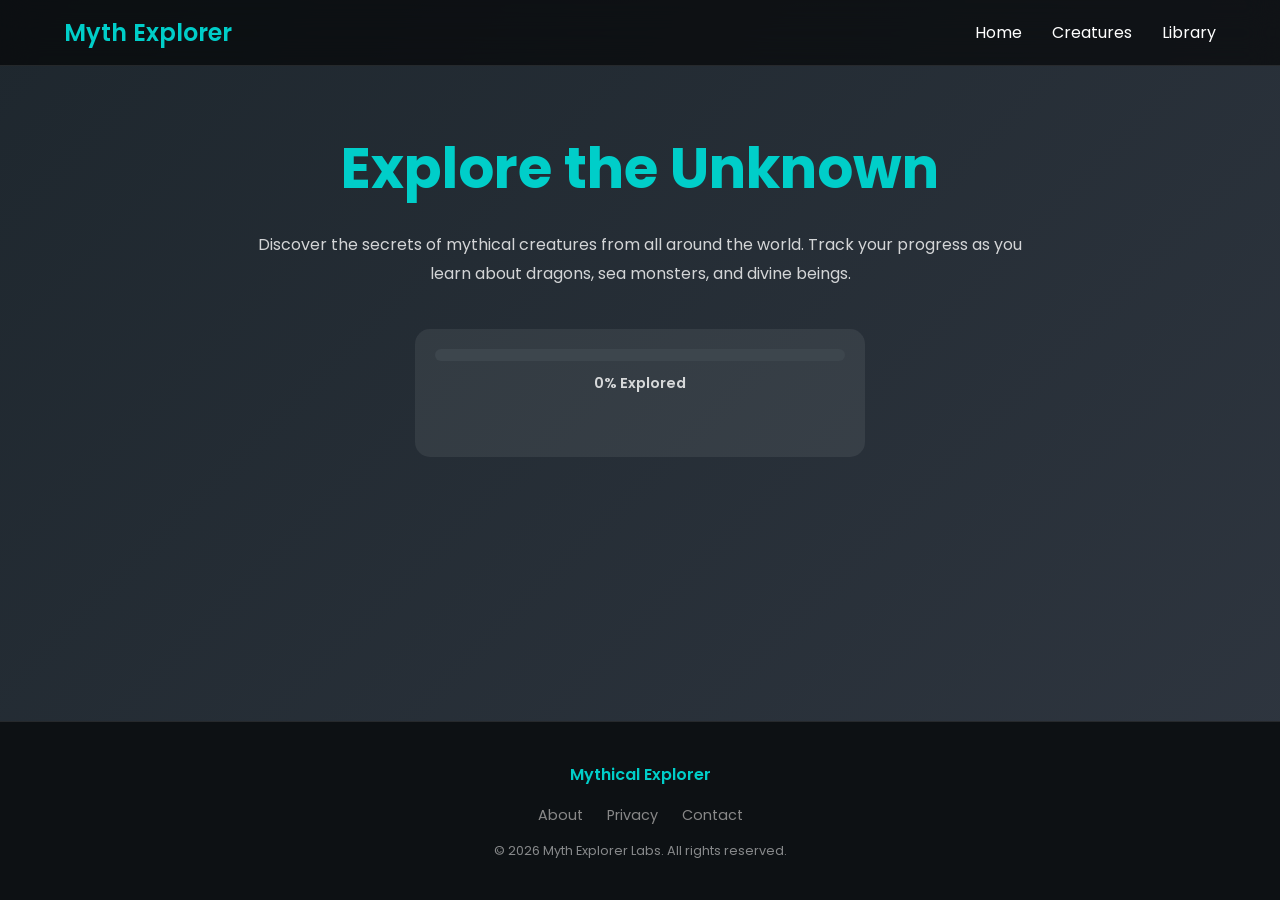
==== commit 9bdf0667: "Add files via upload" ====
--- a/index.html
+++ b/index.html
@@ -4,125 +4,66 @@
 <head>
     <meta charset="UTF-8">
     <meta name="viewport" content="width=device-width, initial-scale=1.0">
-    <title>Kiran Shahzadi | Future-Gen Architect</title>
-    <link
-        href="https://fonts.googleapis.com/css2?family=Syncopate:wght@400;700&family=Space+Grotesk:wght@300;500;700&display=swap"
-        rel="stylesheet">
+    <title>Mythical Explorer | Pro Edition</title>
+    <link href="https://fonts.googleapis.com/css2?family=Poppins:wght@300;400;600&display=swap" rel="stylesheet">
     <link rel="stylesheet" href="style.css">
+
 </head>
 
 <body>
 
-    <input type="checkbox" id="theme-toggle">
-    <div class="bg-mesh"></div>
+    <nav>
+        <div class="logo" onclick="showSection('home')"> Myth Explorer</div>
+        <ul class="nav-links" id="navLinks">
+            <li onclick="showSection('home')">Home</li>
+            <li onclick="showSection('creatures')">Creatures</li>
+            <li onclick="alert('Library coming soon!')">Library</li>
+        </ul>
+        <div class="hamburger" id="hamburger" onclick="toggleMenu()">
+            <span></span>
+            <span></span>
+            <span></span>
+        </div>
+    </nav>
 
-    <div class="wrapper">
-        <nav>
-            <div class="logo">HireMe</div>
-            <ul class="nav-links" id="navLinks">
-                <li><a href="#home">Home</a></li>
-                <li><a href="#about">About</a></li>
-                <li><a href="#education">Education</a></li>
-                <li><a href="#experience">Experience</a></li>
-                <li><a href="#skills">Skills</a></li>
-                <li><a href="#portfolio">Portfolio</a></li>
-                <li><a href="#contact">Contact</a></li>
-                <li><a href="#login">Login</a></li>
-            </ul>
-            <div style="display: flex; align-items: center; gap: 15px;">
-                <label for="theme-toggle"
-                    style="border: 1px solid var(--primary); padding: 5px 12px; cursor: pointer; font-size: 0.6rem; font-weight: bold;">SWAP</label>
-                <div class="hamburger" id="hamburger">
-                    <span></span><span></span><span></span>
+    <main>
+        <section id="home" class="active">
+            <h2>Explore the Unknown</h2>
+            <p>Discover the secrets of mythical creatures from all around the world. Track your progress as you learn
+                about dragons, sea monsters, and divine beings.</p>
+
+            <div class="progress-container">
+                <div class="progress-bar">
+                    <div class="progress-fill" id="progressFill"></div>
                 </div>
-            </div>
-        </nav>
-
-        <section class="hero" id="home">
-            <div class="profile-hex">
-                <img src="https://images.unsplash.com/photo-1573496359142-b8d87734a5a2?auto=format&fit=crop&q=80&w=300"
-                    alt="Kiran">
-            </div>
-            <h1
-                style="font-family: 'Syncopate'; font-size: clamp(2rem, 8vw, 4rem); margin-top: 30px; letter-spacing: -2px;">
-                KIRAN SHAHZADI</h1>
-            <p style="font-size: 0.8rem; letter-spacing: 4px; opacity: 0.8;">// FUTURE-GEN ARCHITECT // MSC CS STUDENT
-                //</p>
-        </section>
-
-        <section id="about">
-            <h2 class="title-3d">User Biography</h2>
-            <div class="card-container" id="about-grid"></div>
-        </section>
-        <section id="education">
-            <h2 class="title-3d">Academic Logs</h2>
-            <div class="card-container" id="edu-grid"></div>
-        </section>
-        <section id="experience">
-            <h2 class="title-3d">Timeline</h2>
-            <div class="card-container" id="exp-grid"></div>
-        </section>
-        <section id="skills">
-            <h2 class="title-3d">Competencies</h2>
-            <div class="card-container" id="skills-grid"></div>
-        </section>
-        <section id="portfolio">
-            <h2 class="title-3d">Deployments</h2>
-            <div class="card-container" id="port-grid"></div>
-        </section>
-
-        <section id="contact">
-            <h2 class="title-3d">Secure Link</h2>
-            <div class="login-box" style="margin-bottom: 50px;">
-                <input type="text" class="cyber-input" placeholder="SUBJECT">
-                <textarea class="cyber-input" rows="4" placeholder="MESSAGE"></textarea>
-                <button class="cyber-btn">SEND ENCRYPTED DATA</button>
-            </div>
-            <div class="card-container" id="contact-grid"></div>
-        </section>
-
-        <section id="login">
-            <h2 class="title-3d">Access Gate</h2>
-            <div class="login-box">
-                <input type="text" class="cyber-input" placeholder="ADMIN USERNAME">
-                <input type="password" class="cyber-input" placeholder="PASSWORD">
-                <button class="cyber-btn">INITIALIZE SYSTEM</button>
+                <p id="progressText" style="font-size: 0.9rem; font-weight: 600;">0% Explored</p>
             </div>
         </section>
 
-        <footer>
-            <div class="footer-grid">
-                <div class="footer-col">
-                    <h4>KIRAN SHAHZADI</h4>
-                    <p>Creating high-performance digital solutions with futuristic UI/UX standards.</p>
-                </div>
-                <div class="footer-col">
-                    <h4>NAVIGATION</h4>
-                    <a href="#home">Home</a><a href="#about">Biography</a><a href="#portfolio">Deployments</a>
-                </div>
-                <div class="footer-col">
-                    <h4>SYSTEM STATUS</h4>
-                    <p>Location: Lahore, PK</p>
-                    <p>Core: Online</p>
-                    <p>Version: 2.0.26</p>
-                </div>
-            </div>
-            <div class="footer-bottom">&copy; 2026 KIRAN SHAHZADI // ALL DATA ENCRYPTED</div>
-        </footer>
+        <section id="creatures">
+            <h2 style="margin-bottom: 30px; text-align: center;">Legendary Beings</h2>
+            <div class="creatures-grid" id="creaturesGrid"></div>
+        </section>
+    </main>
+
+    <div class="modal" id="modal" onclick="closeModal()">
+        <div class="modal-content" onclick="event.stopPropagation()">
+            <img id="modalImg" src="">
+            <h2 id="modalTitle" style="color: var(--secondary);"></h2>
+            <p id="modalDesc" style="margin-top: 15px; opacity: 0.9; line-height: 1.6;"></p>
+            <button class="close-btn" onclick="closeModal()">Got it!</button>
+        </div>
     </div>
 
-    <div class="modal-overlay" id="modalOverlay">
-        <div class="modal-content">
-            <span
-                style="position:absolute; top:20px; right:25px; font-size:2.5rem; cursor:pointer; color:var(--primary);"
-                onclick="closeModal()">&times;</span>
-            <span id="modalTag" class="card-tag">DATA_LOG</span>
-            <h2 id="modalTitle" style="font-family:'Syncopate'; color:var(--primary); font-size:1.2rem; margin:15px 0;">
-                TITLE</h2>
-            <p id="modalDesc" style="font-size:1rem; line-height:1.7; opacity:0.8; margin-bottom:30px;">Details...</p>
-            <button class="cyber-btn" onclick="closeModal()">CLOSE PROTOCOL</button>
+    <footer>
+        <p style="font-weight: 600; color: var(--secondary);">Mythical Explorer</p>
+        <div class="footer-links">
+            <a href="#">About</a>
+            <a href="#">Privacy</a>
+            <a href="#">Contact</a>
         </div>
-    </div>
+        <p style="font-size: 0.8rem; opacity: 0.5;">© 2026 Myth Explorer Labs. All rights reserved.</p>
+    </footer>
 
     <script src="script.js"></script>
 </body>
--- a/style.css
+++ b/style.css
@@ -1,345 +1,277 @@
-:root {
-    --bg: #100f0f;
-    --primary: #00f2ff;
-    --secondary: #7000ff;
-    --text: #ffffff;
-    --glass: rgba(255, 255, 255, 0.03);
-    --glass-border: rgba(255, 255, 255, 0.1);
-    --shadow: 0 0 30px rgba(0, 242, 255, 0.2);
-}
-
-#theme-toggle:checked~.wrapper {
-    --bg: #f0f2f5;
-    --text: #0a0a0a;
-    --glass: rgba(0, 0, 0, 0.04);
-    --glass-border: rgba(0, 0, 0, 0.1);
-    --primary: #6200ea;
-}
-
-#theme-toggle {
-    display: none;
-}
-
-* {
-    margin: 0;
-    padding: 0;
-    box-sizing: border-box;
-}
-
-html {
-    scroll-behavior: smooth;
-}
-
-body {
-    background: var(--bg);
-    color: var(--text);
-    font-family: 'Space Grotesk', sans-serif;
-    transition: 0.5s;
-    overflow-x: hidden;
-}
-
-.bg-mesh {
-    position: fixed;
-    top: 0;
-    left: 0;
-    width: 100%;
-    height: 100%;
-    background: radial-gradient(circle at 10% 20%, rgba(112, 0, 255, 0.08), transparent 40%), radial-gradient(circle at 90% 80%, rgba(0, 242, 255, 0.08), transparent 40%);
-    z-index: -1;
-}
-
-/* Navigation */
-nav {
-    position: fixed;
-    top: 0;
-    width: 100%;
-    height: 70px;
-    display: flex;
-    align-items: center;
-    justify-content: space-between;
-    padding: 0 6%;
-    z-index: 2000;
-    background: rgba(5, 5, 5, 0.85);
-    backdrop-filter: blur(20px);
-    border-bottom: 1px solid var(--glass-border);
-}
-
-.logo {
-    font-family: 'Syncopate';
-    font-weight: 700;
-    color: var(--primary);
-    letter-spacing: 2px;
-    font-size: 0.9rem;
-}
-
-.nav-links {
-    display: flex;
-    list-style: none;
-    gap: 20px;
-}
-
-.nav-links a {
-    text-decoration: none;
-    color: var(--text);
-    font-size: 0.65rem;
-    text-transform: uppercase;
-    font-weight: 700;
-    opacity: 0.7;
-    transition: 0.3s;
-}
-
-.nav-links a:hover {
-    opacity: 1;
-    color: var(--primary);
-}
-
-.hamburger {
-    display: none;
-    cursor: pointer;
-    flex-direction: column;
-    gap: 5px;
-    z-index: 2100;
-}
-
-.hamburger span {
-    width: 25px;
-    height: 2px;
-    background: var(--primary);
-    transition: 0.3s;
-}
-
-/* Sections */
-section {
-    padding: 100px 6%;
-    max-width: 1400px;
-    margin: 0 auto;
-    border-bottom: 1px solid var(--glass-border);
-}
-
-.title-3d {
-    font-family: 'Syncopate';
-    font-size: clamp(1.2rem, 4vw, 2rem);
-    margin-bottom: 40px;
-    border-left: 6px solid var(--primary);
-    padding-left: 20px;
-    text-transform: uppercase;
-    color: var(--primary);
-}
-
-.hero {
-    height: 100vh;
-    display: flex;
-    flex-direction: column;
-    align-items: center;
-    justify-content: center;
-    text-align: center;
-    border: none;
-}
-
-.profile-hex {
-    width: 150px;
-    height: 150px;
-    clip-path: polygon(25% 0%, 75% 0%, 100% 50%, 75% 100%, 25% 100%, 0% 50%);
-    background: linear-gradient(45deg, var(--primary), var(--secondary));
-    padding: 4px;
-    animation: float 6s ease-in-out infinite;
-}
-
-@keyframes float {
-
-    0%,
-    100% {
-        transform: translateY(0);
-    }
-
-    50% {
-        transform: translateY(-15px);
-    }
-}
-
-.profile-hex img {
-    width: 100%;
-    height: 100%;
-    clip-path: inherit;
-    object-fit: cover;
-    background: var(--bg);
-}
-
-/* Grid & Cards */
-.card-container {
-    display: grid;
-    grid-template-columns: repeat(auto-fill, minmax(280px, 1fr));
-    gap: 25px;
-}
-
-.cyber-card {
-    background: var(--glass);
-    border: 1px solid var(--glass-border);
-    border-radius: 0 25px 0 25px;
-    padding: 25px;
-    cursor: pointer;
-    transition: 0.4s;
-    display: flex;
-    flex-direction: column;
-    justify-content: space-between;
-    min-height: 220px;
-}
-
-.cyber-card:hover {
-    transform: translateY(-10px);
-    border-color: var(--primary);
-    box-shadow: var(--shadow);
-    background: rgba(255, 255, 255, 0.05);
-}
-
-.card-tag {
-    font-size: 0.55rem;
-    color: var(--primary);
-    font-family: 'Syncopate';
-    margin-bottom: 10px;
-    display: block;
-}
-
-.card-icon {
-    font-size: 2rem;
-    margin-bottom: 15px;
-}
-
-/* Forms */
-.login-box {
-    max-width: 600px;
-    margin: 0 auto;
-    background: var(--glass);
-    padding: 40px;
-    border: 1px solid var(--primary);
-    border-radius: 15px;
-}
-
-.cyber-input {
-    width: 100%;
-    background: rgba(255, 255, 255, 0.05);
-    border: 1px solid var(--glass-border);
-    padding: 15px;
-    color: #fff;
-    margin-bottom: 20px;
-    border-radius: 5px;
-    outline: none;
-    font-family: inherit;
-}
-
-.cyber-btn {
-    width: 100%;
-    background: var(--primary);
-    color: #000;
-    padding: 15px;
-    border: none;
-    font-family: 'Syncopate';
-    font-weight: 700;
-    cursor: pointer;
-    clip-path: polygon(5% 0, 100% 0, 95% 100%, 0 100%);
-    transition: 0.3s;
-}
-
-.cyber-btn:hover {
-    background: var(--secondary);
-    color: #fff;
-}
-
-/* Footer */
-footer {
-    background: rgba(5, 5, 5, 0.95);
-    padding: 60px 6% 30px;
-    border-top: 1px solid var(--glass-border);
-}
-
-.footer-grid {
-    display: grid;
-    grid-template-columns: repeat(auto-fit, minmax(200px, 1fr));
-    gap: 30px;
-}
-
-.footer-col h4 {
-    font-family: 'Syncopate';
-    color: var(--primary);
-    font-size: 0.75rem;
-    margin-bottom: 20px;
-}
-
-.footer-col a,
-.footer-col p {
-    font-size: 0.85rem;
-    opacity: 0.6;
-    color: var(--text);
-    text-decoration: none;
-    line-height: 2;
-    display: block;
-}
-
-.footer-bottom {
-    border-top: 1px solid var(--glass-border);
-    margin-top: 40px;
-    padding-top: 20px;
-    text-align: center;
-    font-size: 0.65rem;
-    opacity: 0.4;
-    letter-spacing: 2px;
-}
-
-/* Modal */
-.modal-overlay {
-    position: fixed;
-    top: 0;
-    left: 0;
-    width: 100%;
-    height: 100%;
-    background: rgba(0, 0, 0, 0.92);
-    backdrop-filter: blur(15px);
-    display: none;
-    justify-content: center;
-    align-items: center;
-    z-index: 5000;
-    padding: 20px;
-}
-
-.modal-content {
-    background: #0a0a0a;
-    border: 1px solid var(--primary);
-    width: 100%;
-    max-width: 500px;
-    padding: 40px;
-    border-radius: 20px;
-    position: relative;
-    box-shadow: var(--shadow);
-}
-
-.modal-overlay.active {
-    display: flex;
-}
-
-/* Mobile */
-@media (max-width: 900px) {
-    .hamburger {
-        display: flex;
-    }
-
-    .nav-links {
-        position: fixed;
-        top: 0;
-        right: -100%;
-        width: 75%;
-        height: 100vh;
-        background: #050505;
-        flex-direction: column;
-        align-items: center;
-        justify-content: center;
-        transition: 0.5s;
-    }
-
-    .nav-links.active {
-        right: 0;
-    }
-
-    .nav-links a {
-        font-size: 1.2rem;
-    }
-}+ /* ====== RESET & BASE ====== */
+ * {
+     margin: 0;
+     padding: 0;
+     box-sizing: border-box;
+     font-family: "Poppins", sans-serif;
+ }
+
+ :root {
+     --primary: #6c5ce7;
+     --secondary: #00cec9;
+     --dark: #13171b;
+     --card-bg: rgba(255, 255, 255, 0.07);
+     --transition: all 0.3s ease;
+ }
+
+ body {
+     background: linear-gradient(135deg, #1e272e, #2f3640);
+     color: white;
+     min-height: 100vh;
+     display: flex;
+     flex-direction: column;
+ }
+
+ /* ====== NAVBAR & HAMBURGER ====== */
+ nav {
+     display: flex;
+     justify-content: space-between;
+     align-items: center;
+     padding: 15px 5%;
+     background: rgba(0, 0, 0, 0.6);
+     backdrop-filter: blur(15px);
+     position: sticky;
+     top: 0;
+     z-index: 1000;
+     border-bottom: 1px solid rgba(255, 255, 255, 0.1);
+ }
+
+ .logo {
+     font-size: 1.5rem;
+     font-weight: 600;
+     color: var(--secondary);
+     cursor: pointer;
+ }
+
+ .nav-links {
+     display: flex;
+     gap: 30px;
+     list-style: none;
+ }
+
+ .nav-links li {
+     cursor: pointer;
+     font-weight: 400;
+     transition: var(--transition);
+ }
+
+ .nav-links li:hover {
+     color: var(--secondary);
+ }
+
+ /* Hamburger Icon */
+ .hamburger {
+     display: none;
+     flex-direction: column;
+     gap: 5px;
+     cursor: pointer;
+     z-index: 1001;
+ }
+
+ .hamburger span {
+     width: 25px;
+     height: 3px;
+     background: white;
+     border-radius: 5px;
+     transition: var(--transition);
+ }
+
+ /* ====== SECTIONS ====== */
+ main {
+     flex: 1;
+ }
+
+ section {
+     display: none;
+     padding: 60px 5%;
+     max-width: 1200px;
+     margin: auto;
+     animation: fadeIn 0.5s ease-out;
+ }
+
+ section.active {
+     display: block;
+ }
+
+ @keyframes fadeIn {
+     from {
+         opacity: 0;
+         transform: translateY(15px);
+     }
+
+     to {
+         opacity: 1;
+         transform: translateY(0);
+     }
+ }
+
+ /* ====== HOME PAGE ====== */
+ #home {
+     text-align: center;
+ }
+
+ #home h2 {
+     font-size: clamp(2rem, 5vw, 3.5rem);
+     margin-bottom: 20px;
+     color: var(--secondary);
+ }
+
+ #home p {
+     max-width: 800px;
+     margin: 0 auto 40px;
+     line-height: 1.8;
+     opacity: 0.8;
+ }
+
+ /* Progress Bar */
+ .progress-container {
+     background: var(--card-bg);
+     padding: 20px;
+     border-radius: 15px;
+     max-width: 450px;
+     margin: 0 auto;
+ }
+
+ .progress-bar {
+     height: 12px;
+     background: #3d464d;
+     border-radius: 10px;
+     overflow: hidden;
+     margin-bottom: 10px;
+ }
+
+ .progress-fill {
+     height: 100%;
+     width: 0%;
+     background: linear-gradient(90deg, var(--primary), var(--secondary));
+     transition: width 0.6s cubic-bezier(0.175, 0.885, 0.32, 1.275);
+ }
+
+ /* ====== CREATURES GRID ====== */
+ .creatures-grid {
+     display: grid;
+     grid-template-columns: repeat(auto-fill, minmax(260px, 1fr));
+     gap: 25px;
+ }
+
+ .card {
+     background: var(--card-bg);
+     border: 1px solid rgba(255, 255, 255, 0.05);
+     border-radius: 20px;
+     padding: 30px;
+     text-align: center;
+     transition: var(--transition);
+     cursor: pointer;
+ }
+
+ .card:hover {
+     background: rgba(255, 255, 255, 0.12);
+     transform: translateY(-8px);
+     border-color: var(--secondary);
+ }
+
+ .card img {
+     width: 90px;
+     height: 90px;
+     margin-bottom: 15px;
+     filter: drop-shadow(0 5px 15px rgba(0, 0, 0, 0.3));
+ }
+
+ /* ====== MODAL ====== */
+ .modal {
+     position: fixed;
+     inset: 0;
+     background: rgba(0, 0, 0, 0.9);
+     display: none;
+     justify-content: center;
+     align-items: center;
+     z-index: 2000;
+     padding: 20px;
+ }
+
+ .modal-content {
+     background: #252d35;
+     padding: 40px;
+     border-radius: 25px;
+     max-width: 550px;
+     text-align: center;
+     position: relative;
+     border: 1px solid var(--secondary);
+ }
+
+ .modal-content img {
+     width: 120px;
+     margin-bottom: 20px;
+ }
+
+ .close-btn {
+     margin-top: 25px;
+     padding: 12px 40px;
+     background: var(--secondary);
+     border: none;
+     border-radius: 50px;
+     color: var(--dark);
+     font-weight: 600;
+     cursor: pointer;
+ }
+
+ /* ====== FOOTER ====== */
+ footer {
+     background: #0d1114;
+     padding: 40px 5%;
+     text-align: center;
+     border-top: 1px solid rgba(255, 255, 255, 0.1);
+ }
+
+ .footer-links {
+     margin: 15px 0;
+ }
+
+ .footer-links a {
+     color: #888;
+     text-decoration: none;
+     margin: 0 10px;
+     font-size: 0.9rem;
+ }
+
+ .footer-links a:hover {
+     color: var(--secondary);
+ }
+
+ /* ====== MOBILE RESPONSIVE ====== */
+ @media (max-width: 768px) {
+     .hamburger {
+         display: flex;
+     }
+
+     .nav-links {
+         position: fixed;
+         top: 70px;
+         right: -100%;
+         width: 70%;
+         height: calc(100vh - 70px);
+         background: rgba(20, 20, 20, 0.95);
+         flex-direction: column;
+         align-items: center;
+         padding-top: 50px;
+         transition: 0.4s;
+         backdrop-filter: blur(10px);
+     }
+
+     .nav-links.active {
+         right: 0;
+     }
+
+     /* Hamburger Animation */
+     .hamburger.active span:nth-child(1) {
+         transform: rotate(45deg) translate(5px, 6px);
+     }
+
+     .hamburger.active span:nth-child(2) {
+         opacity: 0;
+     }
+
+     .hamburger.active span:nth-child(3) {
+         transform: rotate(-45deg) translate(5px, -6px);
+     }
+ }
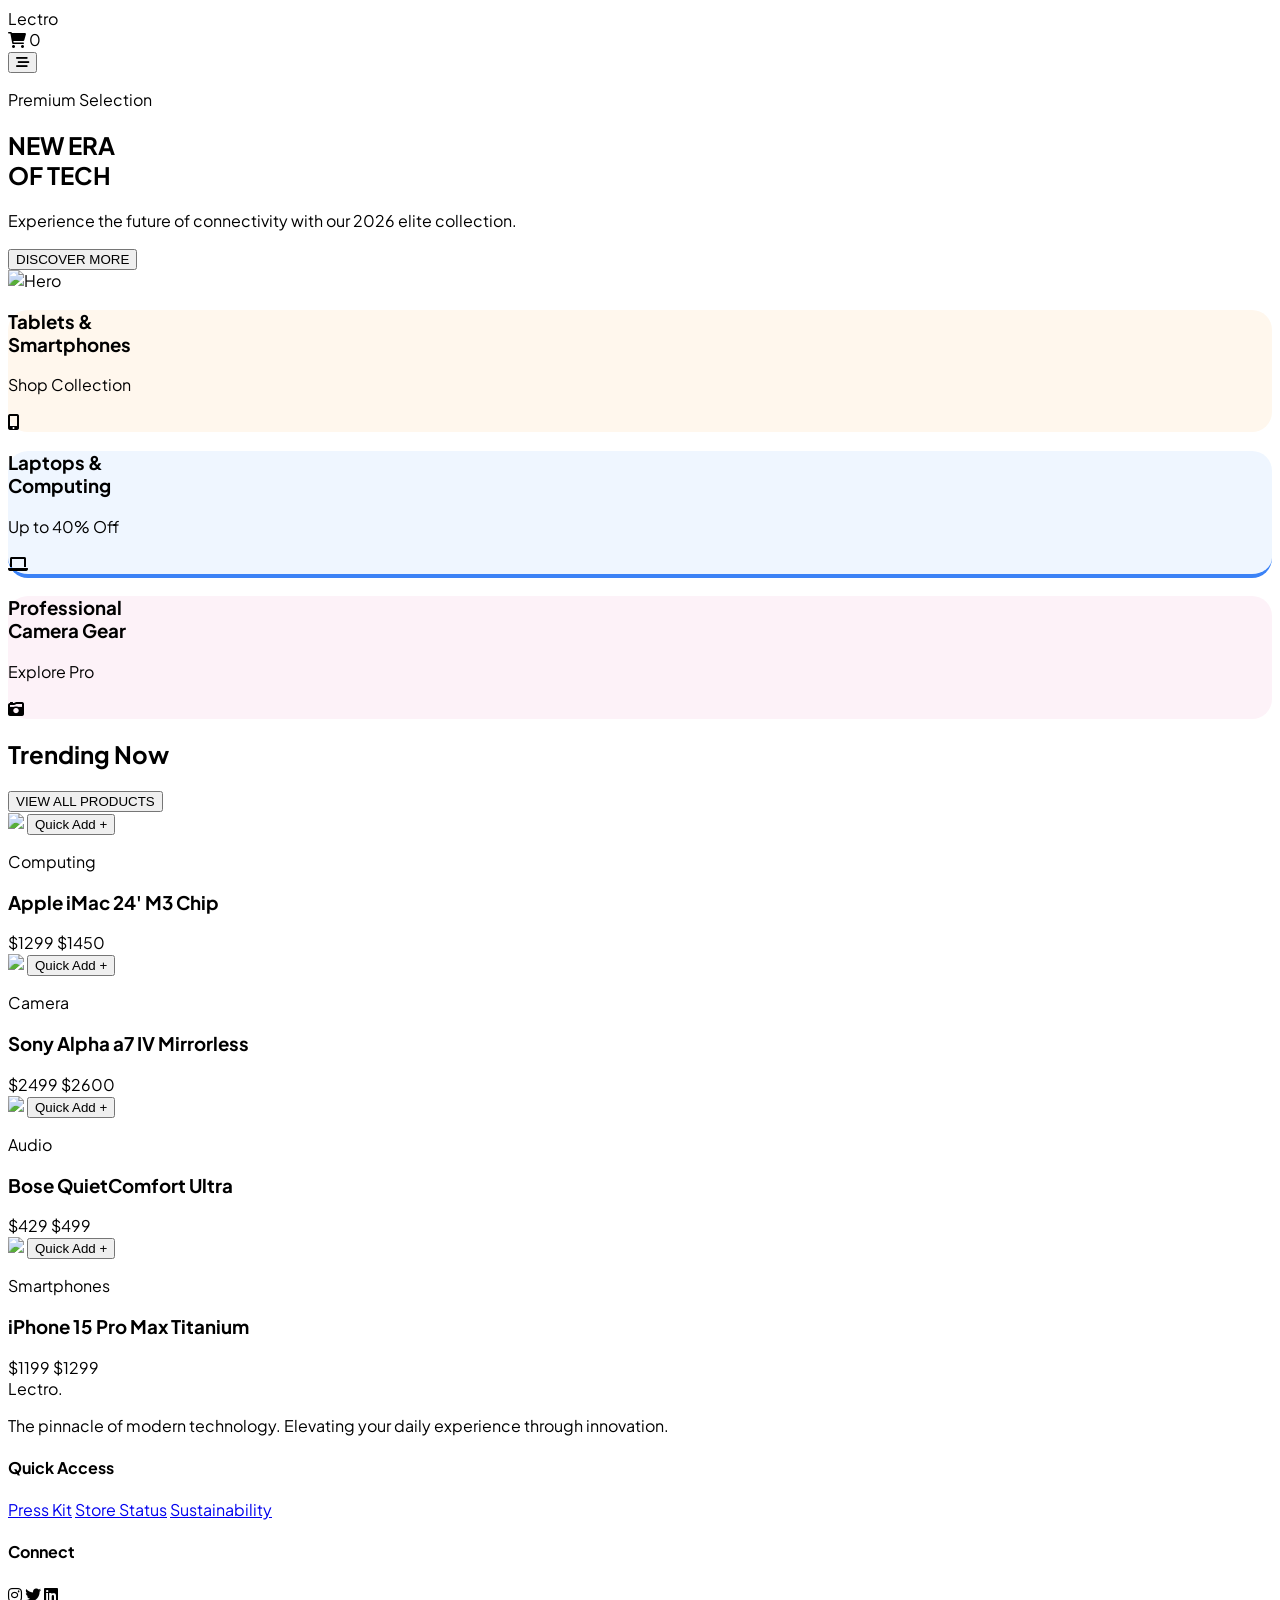
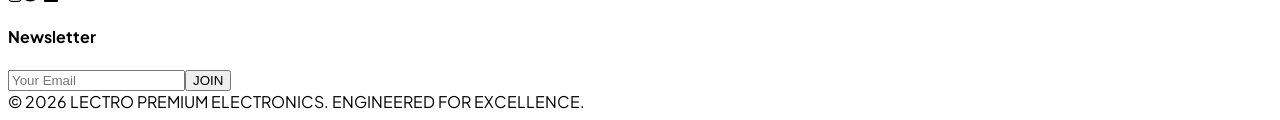
==== commit 8606f394: "Initial commit of Stack-e-commerce project" ====
--- a/index.html
+++ b/index.html
@@ -1,71 +1,593 @@
-<!DOCTYPE html>
-<html lang="en">
-
-<head>
-    <meta charset="UTF-8">
-    <meta name="viewport" content="width=device-width, initial-scale=1.0">
-    <title>Mythical Explorer | Pro Edition</title>
-    <link href="https://fonts.googleapis.com/css2?family=Poppins:wght@300;400;600&display=swap" rel="stylesheet">
-    <link rel="stylesheet" href="style.css">
-
-</head>
-
-<body>
-
-    <nav>
-        <div class="logo" onclick="showSection('home')"> Myth Explorer</div>
-        <ul class="nav-links" id="navLinks">
-            <li onclick="showSection('home')">Home</li>
-            <li onclick="showSection('creatures')">Creatures</li>
-            <li onclick="alert('Library coming soon!')">Library</li>
-        </ul>
-        <div class="hamburger" id="hamburger" onclick="toggleMenu()">
-            <span></span>
-            <span></span>
-            <span></span>
-        </div>
-    </nav>
-
-    <main>
-        <section id="home" class="active">
-            <h2>Explore the Unknown</h2>
-            <p>Discover the secrets of mythical creatures from all around the world. Track your progress as you learn
-                about dragons, sea monsters, and divine beings.</p>
-
-            <div class="progress-container">
-                <div class="progress-bar">
-                    <div class="progress-fill" id="progressFill"></div>
-                </div>
-                <p id="progressText" style="font-size: 0.9rem; font-weight: 600;">0% Explored</p>
-            </div>
-        </section>
-
-        <section id="creatures">
-            <h2 style="margin-bottom: 30px; text-align: center;">Legendary Beings</h2>
-            <div class="creatures-grid" id="creaturesGrid"></div>
-        </section>
-    </main>
-
-    <div class="modal" id="modal" onclick="closeModal()">
-        <div class="modal-content" onclick="event.stopPropagation()">
-            <img id="modalImg" src="">
-            <h2 id="modalTitle" style="color: var(--secondary);"></h2>
-            <p id="modalDesc" style="margin-top: 15px; opacity: 0.9; line-height: 1.6;"></p>
-            <button class="close-btn" onclick="closeModal()">Got it!</button>
-        </div>
-    </div>
-
-    <footer>
-        <p style="font-weight: 600; color: var(--secondary);">Mythical Explorer</p>
-        <div class="footer-links">
-            <a href="#">About</a>
-            <a href="#">Privacy</a>
-            <a href="#">Contact</a>
-        </div>
-        <p style="font-size: 0.8rem; opacity: 0.5;">© 2026 Myth Explorer Labs. All rights reserved.</p>
-    </footer>
-
-    <script src="script.js"></script>
-</body>
-
-</html>+<!doctype html>
+<html lang="en">
+  <head>
+    <meta charset="UTF-8" />
+    <meta name="viewport" content="width=device-width, initial-scale=1.0" />
+    <title>Lectro | Premium Electronic Shop</title>
+    <script src="https://cdn.tailwindcss.com"></script>
+    <link
+      href="https://cdnjs.cloudflare.com/ajax/libs/font-awesome/6.0.0/css/all.min.css"
+      rel="stylesheet"
+    />
+    <link rel="stylesheet" href="style.css" />
+  </head>
+  <body class="bg-white text-gray-800">
+    <div
+      class="bg-black text-white text-[11px] px-6 md:px-16 py-2 flex justify-between items-center hidden md:flex"
+    >
+      <div class="flex gap-4">
+        <span
+          ><i class="fa-solid fa-bolt text-yellow-400 mr-1"></i> Free Shipping
+          on orders over $500</span
+        >
+        <span><i class="fa-solid fa-envelope mr-1"></i> Kiran@lectro.com</span>
+      </div>
+      <div class="flex gap-4 items-center uppercase font-bold tracking-tighter">
+        <span>Track Order</span>
+        <span class="text-gray-400">|</span>
+        <span>Store Locator</span>
+      </div>
+    </div>
+
+    <nav
+      class="sticky top-0 z-50 bg-white/90 backdrop-blur-md border-b px-6 md:px-16 py-4 flex items-center justify-between shadow-sm"
+    >
+      <div class="flex items-center gap-12">
+        <div
+          class="text-2xl font-bold flex items-center cursor-pointer"
+          onclick="showPage('home')"
+        >
+          <span
+            class="bg-red-500 text-white px-2 rounded-lg mr-1 shadow-lg shadow-red-200"
+            >L</span
+          >ectro
+        </div>
+        <div
+          class="hidden lg:flex space-x-8 text-[12px] font-bold uppercase tracking-widest"
+          id="nav-links"
+        >
+          <a
+            href="javascript:void(0)"
+            onclick="showPage('home')"
+            class="nav-link hover:text-red-500 transition active-nav"
+            >Home</a
+          >
+          <a
+            href="javascript:void(0)"
+            onclick="showPage('shop')"
+            class="nav-link hover:text-red-500 transition"
+            >Shop</a
+          >
+          <a
+            href="javascript:void(0)"
+            onclick="showPage('blog')"
+            class="nav-link hover:text-red-500 transition"
+            >Blog</a
+          >
+          <a
+            href="javascript:void(0)"
+            onclick="showPage('about')"
+            class="nav-link hover:text-red-500 transition"
+            >About</a
+          >
+          <a
+            href="javascript:void(0)"
+            onclick="showPage('contact')"
+            class="nav-link hover:text-red-500 transition"
+            >Contact</a
+          >
+        </div>
+      </div>
+
+      <div class="flex items-center space-x-6">
+        <i
+          class="fa-solid fa-user cursor-pointer hover:text-red-500 hidden md:block"
+          onclick="showPage('admin')"
+        ></i>
+        <div class="relative cursor-pointer" onclick="showPage('cart')">
+          <i class="fa-solid fa-cart-shopping text-xl"></i>
+          <span
+            id="cart-count"
+            class="absolute -top-2 -right-2 bg-red-500 text-white text-[9px] rounded-full h-4 w-4 flex items-center justify-center font-bold"
+            >0</span
+          >
+        </div>
+        <button class="lg:hidden" onclick="toggleMenu()">
+          <i class="fa-solid fa-bars-staggered text-2xl"></i>
+        </button>
+      </div>
+    </nav>
+
+    <div
+      id="mobile-menu"
+      class="fixed inset-0 bg-black/60 z-[100] hidden lg:hidden"
+    >
+      <div class="bg-white w-72 h-full p-8">
+        <div class="flex justify-between items-center mb-12">
+          <span class="font-bold text-2xl tracking-tighter">LECTRO.</span>
+          <button onclick="toggleMenu()">
+            <i class="fa-solid fa-xmark text-2xl"></i>
+          </button>
+        </div>
+        <div
+          class="flex flex-col gap-8 font-bold uppercase text-sm tracking-widest"
+        >
+          <a
+            href="#"
+            onclick="
+              showPage('home');
+              toggleMenu();
+            "
+            >Home</a
+          >
+          <a
+            href="#"
+            onclick="
+              showPage('shop');
+              toggleMenu();
+            "
+            >Shop</a
+          >
+          <a
+            href="#"
+            onclick="
+              showPage('blog');
+              toggleMenu();
+            "
+            >News</a
+          >
+          <a
+            href="#"
+            onclick="
+              showPage('about');
+              toggleMenu();
+            "
+            >About Us</a
+          >
+          <a
+            href="#"
+            onclick="
+              showPage('contact');
+              toggleMenu();
+            "
+            >Contact</a
+          >
+          <hr />
+          <a
+            href="#"
+            onclick="
+              showPage('admin');
+              toggleMenu();
+            "
+            class="text-red-500"
+            >Admin Dashboard</a
+          >
+        </div>
+      </div>
+    </div>
+
+    <main id="main-content">
+      <div id="page-home" class="page-section fade-in">
+        <section
+          class="bg-gray-50 px-6 md:px-24 py-16 flex flex-col md:flex-row items-center gap-10 min-h-[600px] overflow-hidden"
+        >
+          <div class="md:w-1/2 space-y-6" id="hero-content">
+            <p
+              id="h-tag"
+              class="text-red-500 font-extrabold tracking-[0.3em] uppercase text-xs"
+            >
+              Premium Selection
+            </p>
+            <h1
+              id="h-title"
+              class="text-5xl md:text-8xl font-bold leading-[0.9] tracking-tighter italic"
+            >
+              NEW ERA <br />
+              OF TECH
+            </h1>
+            <p id="h-desc" class="text-gray-500 text-lg max-w-sm">
+              Experience the future of connectivity with our 2026 elite
+              collection.
+            </p>
+            <button
+              onclick="showPage('shop')"
+              class="bg-black text-white px-12 py-5 rounded-full font-bold shadow-2xl hover:bg-red-500 transition-all duration-300 active:scale-95"
+            >
+              DISCOVER MORE
+            </button>
+          </div>
+          <div class="md:w-1/2 flex justify-center">
+            <img
+              id="h-img"
+              src="https://images.unsplash.com/photo-1505740420928-5e560c06d30e?w=700"
+              class="w-full max-w-lg drop-shadow-[0_35px_35px_rgba(0,0,0,0.25)] rounded-3xl transition-all duration-700"
+              alt="Hero"
+            />
+          </div>
+        </section>
+
+        <section
+          class="px-6 md:px-16 py-16 grid grid-cols-1 md:grid-cols-3 gap-8"
+        >
+          <div
+            class="banner-orange p-10 flex justify-between items-center group cursor-pointer hover:shadow-xl transition shadow-orange-50"
+            onclick="showPage('shop')"
+          >
+            <div>
+              <h3 class="font-bold text-xl">Tablets & <br />Smartphones</h3>
+              <p
+                class="text-red-500 text-xs mt-4 font-black uppercase tracking-widest underline decoration-2 offset-4"
+              >
+                Shop Collection
+              </p>
+            </div>
+            <i
+              class="fa-solid fa-mobile-screen-button text-6xl text-orange-200 group-hover:rotate-12 transition"
+            ></i>
+          </div>
+          <div
+            class="banner-blue p-10 flex justify-between items-center group cursor-pointer hover:shadow-xl transition"
+            onclick="showPage('shop')"
+          >
+            <div>
+              <h3 class="font-bold text-xl">Laptops & <br />Computing</h3>
+              <p
+                class="text-red-500 text-xs mt-4 font-black uppercase tracking-widest underline decoration-2"
+              >
+                Up to 40% Off
+              </p>
+            </div>
+            <i
+              class="fa-solid fa-laptop text-6xl text-blue-200 group-hover:scale-110 transition"
+            ></i>
+          </div>
+          <div
+            class="banner-pink p-10 flex justify-between items-center group cursor-pointer hover:shadow-xl transition"
+            onclick="showPage('shop')"
+          >
+            <div>
+              <h3 class="font-bold text-xl">Professional <br />Camera Gear</h3>
+              <p
+                class="text-red-500 text-xs mt-4 font-black uppercase tracking-widest underline decoration-2"
+              >
+                Explore Pro
+              </p>
+            </div>
+            <i
+              class="fa-solid fa-camera-retro text-6xl text-pink-200 group-hover:-rotate-12 transition"
+            ></i>
+          </div>
+        </section>
+
+        <section class="px-6 md:px-16 py-12 mb-20">
+          <div class="flex justify-between items-end mb-12">
+            <h2 class="text-4xl font-black uppercase tracking-tighter italic">
+              Trending <span class="text-red-500">Now</span>
+            </h2>
+            <button
+              onclick="showPage('shop')"
+              class="text-xs font-bold border-b-2 border-black pb-1 hover:text-red-500 hover:border-red-500 transition"
+            >
+              VIEW ALL PRODUCTS
+            </button>
+          </div>
+          <div
+            id="product-grid"
+            class="grid grid-cols-2 lg:grid-cols-4 gap-6 md:gap-10"
+          ></div>
+        </section>
+      </div>
+
+      <div
+        id="page-shop"
+        class="page-section hidden fade-in px-6 md:px-16 py-12"
+      >
+        <div
+          class="bg-black text-white p-12 rounded-[40px] mb-16 flex flex-col md:flex-row justify-between items-center gap-8"
+        >
+          <h2 class="text-5xl font-black italic">FULL CATALOG.</h2>
+          <div class="relative w-full md:w-96">
+            <input
+              type="text"
+              id="searchBar"
+              onkeyup="filterProducts()"
+              placeholder="Search gadgets..."
+              class="w-full bg-white/10 border border-white/20 p-4 rounded-full text-white outline-none focus:border-red-500 transition"
+            />
+            <i
+              class="fa-solid fa-magnifying-glass absolute right-5 top-5 text-gray-400"
+            ></i>
+          </div>
+        </div>
+        <div
+          id="full-product-grid"
+          class="grid grid-cols-2 lg:grid-cols-4 gap-10"
+        ></div>
+      </div>
+
+      <div
+        id="page-blog"
+        class="page-section hidden fade-in px-6 md:px-16 py-16"
+      >
+        <h2 class="text-5xl font-black mb-16 text-center italic">
+          LECTRO <span class="text-red-500 underline">JOURNAL</span>
+        </h2>
+        <div
+          class="grid grid-cols-1 md:grid-cols-3 gap-12"
+          id="blog-grid"
+        ></div>
+      </div>
+
+      <div
+        id="page-about"
+        class="page-section hidden fade-in px-6 md:px-16 py-20"
+      >
+        <div
+          class="max-w-6xl mx-auto grid grid-cols-1 md:grid-cols-2 gap-20 items-center"
+        >
+          <div class="relative">
+            <img
+              src="https://images.unsplash.com/photo-1497366216548-37526070297c?w=800"
+              class="rounded-[50px] shadow-2xl relative z-10"
+            />
+            <div
+              class="absolute -bottom-10 -right-10 w-64 h-64 bg-red-500 rounded-full blur-[100px] opacity-20 -z-10"
+            ></div>
+          </div>
+          <div class="space-y-8">
+            <span class="text-red-500 font-bold uppercase tracking-widest"
+              >Our Story</span
+            >
+            <h2 class="text-6xl font-black italic tracking-tighter">
+              WE DEFINE <br />
+              THE FUTURE.
+            </h2>
+            <p class="text-gray-500 text-lg leading-relaxed">
+              Lectro started with a simple vision: To bring the most
+              cutting-edge technology into every home. Today, we are the leading
+              premium electronics provider globally, serving millions of
+              innovators.
+            </p>
+            <div class="grid grid-cols-2 gap-8 pt-8">
+              <div>
+                <h4 class="text-4xl font-black italic">150K+</h4>
+                <p class="text-gray-400 text-sm uppercase font-bold">
+                  Orders Shipped
+                </p>
+              </div>
+              <div>
+                <h4 class="text-4xl font-black italic">99.9%</h4>
+                <p class="text-gray-400 text-sm uppercase font-bold">
+                  Happy Clients
+                </p>
+              </div>
+            </div>
+          </div>
+        </div>
+      </div>
+
+      <div
+        id="page-contact"
+        class="page-section hidden fade-in px-6 md:px-16 py-20"
+      >
+        <div class="max-w-7xl mx-auto flex flex-col md:flex-row gap-20">
+          <div class="md:w-1/3 space-y-12">
+            <h2 class="text-6xl font-black italic tracking-tighter">
+              GET IN <br />
+              TOUCH.
+            </h2>
+            <div class="space-y-8">
+              <div class="flex gap-6">
+                <i class="fa-solid fa-location-arrow text-2xl text-red-500"></i>
+                <div>
+                  <h5 class="font-bold">Headquarters</h5>
+                  <p class="text-gray-500">Silicon Valley, CA 94025</p>
+                </div>
+              </div>
+              <div class="flex gap-6">
+                <i class="fa-solid fa-envelope-open text-2xl text-red-500"></i>
+                <div>
+                  <h5 class="font-bold">Email Support</h5>
+                  <p class="text-gray-500">help@lectro.com</p>
+                </div>
+              </div>
+            </div>
+          </div>
+          <div class="md:w-2/3 bg-gray-50 p-12 rounded-[40px] shadow-sm">
+            <form class="grid grid-cols-1 md:grid-cols-2 gap-6">
+              <input
+                type="text"
+                placeholder="Full Name"
+                class="p-5 rounded-2xl border-none ring-1 ring-gray-200 outline-none focus:ring-2 focus:ring-red-500 transition"
+              />
+              <input
+                type="email"
+                placeholder="Email"
+                class="p-5 rounded-2xl border-none ring-1 ring-gray-200 outline-none focus:ring-2 focus:ring-red-500 transition"
+              />
+              <textarea
+                placeholder="Tell us about your project"
+                class="md:col-span-2 p-5 rounded-2xl h-40 ring-1 ring-gray-200 outline-none focus:ring-2 focus:ring-red-500 transition"
+              ></textarea>
+              <button
+                type="button"
+                class="md:col-span-2 bg-black text-white py-5 rounded-2xl font-bold uppercase tracking-widest hover:bg-red-500 transition"
+              >
+                Send Message
+              </button>
+            </form>
+          </div>
+        </div>
+      </div>
+
+      <div
+        id="page-cart"
+        class="page-section hidden fade-in px-6 md:px-16 py-16"
+      >
+        <h2 class="text-4xl font-black italic mb-12">
+          MY <span class="text-red-500">BAG</span>
+        </h2>
+        <div class="flex flex-col lg:flex-row gap-16">
+          <div id="cart-items" class="lg:w-2/3 space-y-6"></div>
+          <div class="lg:w-1/3 bg-gray-50 p-10 rounded-[40px] h-fit">
+            <h3
+              class="text-xl font-bold mb-8 italic uppercase tracking-tighter"
+            >
+              Summary
+            </h3>
+            <div class="flex justify-between mb-4 text-gray-500">
+              <span>Subtotal</span><span id="subtotal">$0.00</span>
+            </div>
+            <div class="flex justify-between mb-8 text-gray-500">
+              <span>Shipping</span
+              ><span class="text-green-500 font-bold uppercase text-xs"
+                >Calculated at next step</span
+              >
+            </div>
+            <div
+              class="flex justify-between mb-10 text-3xl font-black border-t pt-8 italic"
+            >
+              <span>Total</span
+              ><span id="total-cost" class="text-red-500">$0.00</span>
+            </div>
+            <button
+              onclick="alert('System Checkout Activated!')"
+              class="w-full bg-black text-white py-6 rounded-2xl font-black uppercase tracking-widest hover:shadow-2xl transition"
+            >
+              Secure Checkout
+            </button>
+          </div>
+        </div>
+      </div>
+
+      <div
+        id="page-admin"
+        class="page-section hidden fade-in px-6 md:px-16 py-16"
+      >
+        <div class="flex justify-between items-center mb-12">
+          <h2 class="text-4xl font-black italic">
+            <i class="fa-solid fa-chart-line text-red-500 mr-3"></i>MANAGEMENT
+          </h2>
+          <div
+            class="bg-gray-100 px-6 py-2 rounded-full text-xs font-bold uppercase"
+          >
+            Admin: Kiran T.
+          </div>
+        </div>
+        <div class="grid grid-cols-1 md:grid-cols-4 gap-8 mb-16">
+          <div
+            class="bg-white p-10 rounded-[35px] shadow-sm border border-gray-100"
+          >
+            <p
+              class="text-gray-400 font-bold text-[10px] uppercase tracking-widest mb-2"
+            >
+              Total Sales
+            </p>
+            <h3 class="text-4xl font-black italic">$984,200</h3>
+            <p class="text-green-500 text-[10px] font-bold mt-2">
+              +12.5% vs Last Month
+            </p>
+          </div>
+          <div
+            class="bg-white p-10 rounded-[35px] shadow-sm border border-gray-100"
+          >
+            <p
+              class="text-gray-400 font-bold text-[10px] uppercase tracking-widest mb-2"
+            >
+              Orders
+            </p>
+            <h3 class="text-4xl font-black italic">1,402</h3>
+            <p class="text-red-500 text-[10px] font-bold mt-2">
+              5 Pending Verification
+            </p>
+          </div>
+          <div
+            class="bg-white p-10 rounded-[35px] shadow-sm border border-gray-100"
+          >
+            <p
+              class="text-gray-400 font-bold text-[10px] uppercase tracking-widest mb-2"
+            >
+              Inventory
+            </p>
+            <h3 class="text-4xl font-black italic">86%</h3>
+            <p class="text-gray-500 text-[10px] font-bold mt-2">
+              Optimal Levels
+            </p>
+          </div>
+          <div
+            class="bg-white p-10 rounded-[35px] shadow-sm border border-gray-100"
+          >
+            <p
+              class="text-gray-400 font-bold text-[10px] uppercase tracking-widest mb-2"
+            >
+              Live Users
+            </p>
+            <h3 class="text-4xl font-black italic">42</h3>
+            <p class="text-blue-500 text-[10px] font-bold mt-2">
+              Currently Browsing
+            </p>
+          </div>
+        </div>
+      </div>
+    </main>
+
+    <footer class="bg-white border-t py-20 px-6 md:px-16">
+      <div
+        class="grid grid-cols-1 md:grid-cols-4 gap-16 text-center md:text-left"
+      >
+        <div class="space-y-6">
+          <div class="text-3xl font-bold tracking-tighter">
+            <span class="bg-black text-white px-2 rounded-lg">L</span>ectro.
+          </div>
+          <p class="text-gray-400 text-sm leading-relaxed">
+            The pinnacle of modern technology. Elevating your daily experience
+            through innovation.
+          </p>
+        </div>
+        <div class="space-y-6">
+          <h4 class="font-bold text-xs uppercase tracking-[0.2em]">
+            Quick Access
+          </h4>
+          <div class="flex flex-col gap-4 text-gray-500 text-sm">
+            <a href="#" class="hover:text-red-500 transition">Press Kit</a>
+            <a href="#" class="hover:text-red-500 transition">Store Status</a>
+            <a href="#" class="hover:text-red-500 transition">Sustainability</a>
+          </div>
+        </div>
+        <div class="space-y-6">
+          <h4 class="font-bold text-xs uppercase tracking-[0.2em]">Connect</h4>
+          <div class="flex gap-4 justify-center md:justify-start">
+            <i
+              class="fa-brands fa-instagram text-xl cursor-pointer hover:text-red-500 transition"
+            ></i>
+            <i
+              class="fa-brands fa-twitter text-xl cursor-pointer hover:text-red-500 transition"
+            ></i>
+            <i
+              class="fa-brands fa-linkedin text-xl cursor-pointer hover:text-red-500 transition"
+            ></i>
+          </div>
+        </div>
+        <div class="space-y-6">
+          <h4 class="font-bold text-xs uppercase tracking-[0.2em]">
+            Newsletter
+          </h4>
+          <div class="flex border-b-2 border-black pb-2">
+            <input
+              type="text"
+              placeholder="Your Email"
+              class="bg-transparent text-xs w-full outline-none"
+            /><button class="font-black text-xs">JOIN</button>
+          </div>
+        </div>
+      </div>
+      <div
+        class="mt-20 text-center text-[10px] text-gray-400 font-bold uppercase tracking-widest"
+      >
+        © 2026 LECTRO PREMIUM ELECTRONICS. ENGINEERED FOR EXCELLENCE.
+      </div>
+    </footer>
+
+    <script src="script.js"></script>
+  </body>
+</html>
--- a/style.css
+++ b/style.css
@@ -1,277 +1,45 @@
- /* ====== RESET & BASE ====== */
- * {
-     margin: 0;
-     padding: 0;
-     box-sizing: border-box;
-     font-family: "Poppins", sans-serif;
- }
-
- :root {
-     --primary: #6c5ce7;
-     --secondary: #00cec9;
-     --dark: #13171b;
-     --card-bg: rgba(255, 255, 255, 0.07);
-     --transition: all 0.3s ease;
- }
-
- body {
-     background: linear-gradient(135deg, #1e272e, #2f3640);
-     color: white;
-     min-height: 100vh;
-     display: flex;
-     flex-direction: column;
- }
-
- /* ====== NAVBAR & HAMBURGER ====== */
- nav {
-     display: flex;
-     justify-content: space-between;
-     align-items: center;
-     padding: 15px 5%;
-     background: rgba(0, 0, 0, 0.6);
-     backdrop-filter: blur(15px);
-     position: sticky;
-     top: 0;
-     z-index: 1000;
-     border-bottom: 1px solid rgba(255, 255, 255, 0.1);
- }
-
- .logo {
-     font-size: 1.5rem;
-     font-weight: 600;
-     color: var(--secondary);
-     cursor: pointer;
- }
-
- .nav-links {
-     display: flex;
-     gap: 30px;
-     list-style: none;
- }
-
- .nav-links li {
-     cursor: pointer;
-     font-weight: 400;
-     transition: var(--transition);
- }
-
- .nav-links li:hover {
-     color: var(--secondary);
- }
-
- /* Hamburger Icon */
- .hamburger {
-     display: none;
-     flex-direction: column;
-     gap: 5px;
-     cursor: pointer;
-     z-index: 1001;
- }
-
- .hamburger span {
-     width: 25px;
-     height: 3px;
-     background: white;
-     border-radius: 5px;
-     transition: var(--transition);
- }
-
- /* ====== SECTIONS ====== */
- main {
-     flex: 1;
- }
-
- section {
-     display: none;
-     padding: 60px 5%;
-     max-width: 1200px;
-     margin: auto;
-     animation: fadeIn 0.5s ease-out;
- }
-
- section.active {
-     display: block;
- }
-
- @keyframes fadeIn {
-     from {
-         opacity: 0;
-         transform: translateY(15px);
-     }
-
-     to {
-         opacity: 1;
-         transform: translateY(0);
-     }
- }
-
- /* ====== HOME PAGE ====== */
- #home {
-     text-align: center;
- }
-
- #home h2 {
-     font-size: clamp(2rem, 5vw, 3.5rem);
-     margin-bottom: 20px;
-     color: var(--secondary);
- }
-
- #home p {
-     max-width: 800px;
-     margin: 0 auto 40px;
-     line-height: 1.8;
-     opacity: 0.8;
- }
-
- /* Progress Bar */
- .progress-container {
-     background: var(--card-bg);
-     padding: 20px;
-     border-radius: 15px;
-     max-width: 450px;
-     margin: 0 auto;
- }
-
- .progress-bar {
-     height: 12px;
-     background: #3d464d;
-     border-radius: 10px;
-     overflow: hidden;
-     margin-bottom: 10px;
- }
-
- .progress-fill {
-     height: 100%;
-     width: 0%;
-     background: linear-gradient(90deg, var(--primary), var(--secondary));
-     transition: width 0.6s cubic-bezier(0.175, 0.885, 0.32, 1.275);
- }
-
- /* ====== CREATURES GRID ====== */
- .creatures-grid {
-     display: grid;
-     grid-template-columns: repeat(auto-fill, minmax(260px, 1fr));
-     gap: 25px;
- }
-
- .card {
-     background: var(--card-bg);
-     border: 1px solid rgba(255, 255, 255, 0.05);
-     border-radius: 20px;
-     padding: 30px;
-     text-align: center;
-     transition: var(--transition);
-     cursor: pointer;
- }
-
- .card:hover {
-     background: rgba(255, 255, 255, 0.12);
-     transform: translateY(-8px);
-     border-color: var(--secondary);
- }
-
- .card img {
-     width: 90px;
-     height: 90px;
-     margin-bottom: 15px;
-     filter: drop-shadow(0 5px 15px rgba(0, 0, 0, 0.3));
- }
-
- /* ====== MODAL ====== */
- .modal {
-     position: fixed;
-     inset: 0;
-     background: rgba(0, 0, 0, 0.9);
-     display: none;
-     justify-content: center;
-     align-items: center;
-     z-index: 2000;
-     padding: 20px;
- }
-
- .modal-content {
-     background: #252d35;
-     padding: 40px;
-     border-radius: 25px;
-     max-width: 550px;
-     text-align: center;
-     position: relative;
-     border: 1px solid var(--secondary);
- }
-
- .modal-content img {
-     width: 120px;
-     margin-bottom: 20px;
- }
-
- .close-btn {
-     margin-top: 25px;
-     padding: 12px 40px;
-     background: var(--secondary);
-     border: none;
-     border-radius: 50px;
-     color: var(--dark);
-     font-weight: 600;
-     cursor: pointer;
- }
-
- /* ====== FOOTER ====== */
- footer {
-     background: #0d1114;
-     padding: 40px 5%;
-     text-align: center;
-     border-top: 1px solid rgba(255, 255, 255, 0.1);
- }
-
- .footer-links {
-     margin: 15px 0;
- }
-
- .footer-links a {
-     color: #888;
-     text-decoration: none;
-     margin: 0 10px;
-     font-size: 0.9rem;
- }
-
- .footer-links a:hover {
-     color: var(--secondary);
- }
-
- /* ====== MOBILE RESPONSIVE ====== */
- @media (max-width: 768px) {
-     .hamburger {
-         display: flex;
-     }
-
-     .nav-links {
-         position: fixed;
-         top: 70px;
-         right: -100%;
-         width: 70%;
-         height: calc(100vh - 70px);
-         background: rgba(20, 20, 20, 0.95);
-         flex-direction: column;
-         align-items: center;
-         padding-top: 50px;
-         transition: 0.4s;
-         backdrop-filter: blur(10px);
-     }
-
-     .nav-links.active {
-         right: 0;
-     }
-
-     /* Hamburger Animation */
-     .hamburger.active span:nth-child(1) {
-         transform: rotate(45deg) translate(5px, 6px);
-     }
-
-     .hamburger.active span:nth-child(2) {
-         opacity: 0;
-     }
-
-     .hamburger.active span:nth-child(3) {
-         transform: rotate(-45deg) translate(5px, -6px);
-     }
- }+@import url("https://fonts.googleapis.com/css2?family=Plus+Jakarta+Sans:wght@300;400;600;700&display=swap");
+body {
+  font-family: "Plus Jakarta Sans", sans-serif;
+  scroll-behavior: smooth;
+  overflow-x: hidden;
+}
+.product-card:hover {
+  transform: translateY(-8px);
+  transition: 0.4s cubic-bezier(0.4, 0, 0.2, 1);
+}
+.hidden {
+  display: none;
+}
+.active-nav {
+  color: #ef4444;
+  border-bottom: 2px solid #ef4444;
+}
+.banner-orange {
+  background: #fff7ed;
+  border-radius: 20px;
+}
+.banner-blue {
+  background: #eff6ff;
+  border-radius: 20px;
+  border-bottom: 4px solid #3b82f6;
+}
+.banner-pink {
+  background: #fdf2f8;
+  border-radius: 20px;
+}
+
+/* Smooth Fade Animation */
+.fade-in {
+  animation: fadeIn 0.6s ease-in-out;
+}
+@keyframes fadeIn {
+  from {
+    opacity: 0;
+    transform: translateY(10px);
+  }
+  to {
+    opacity: 1;
+    transform: translateY(0);
+  }
+}
